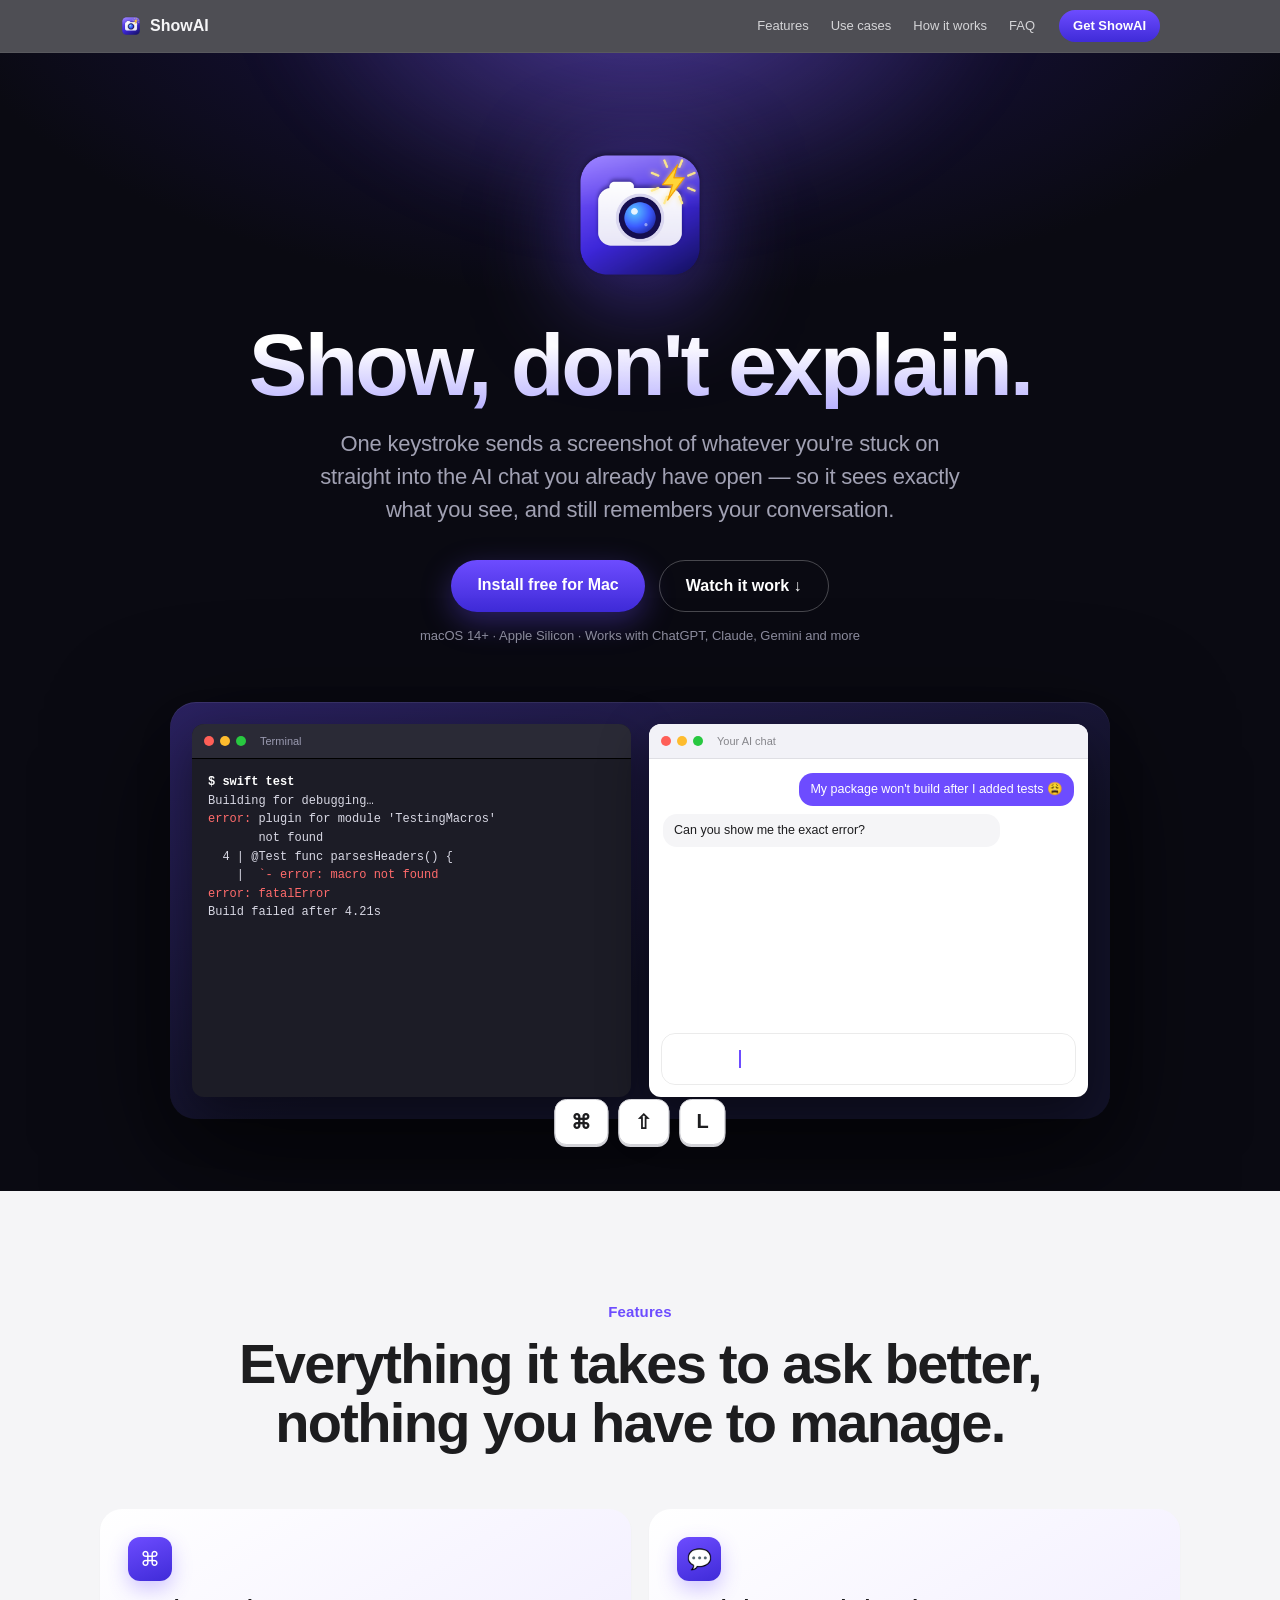
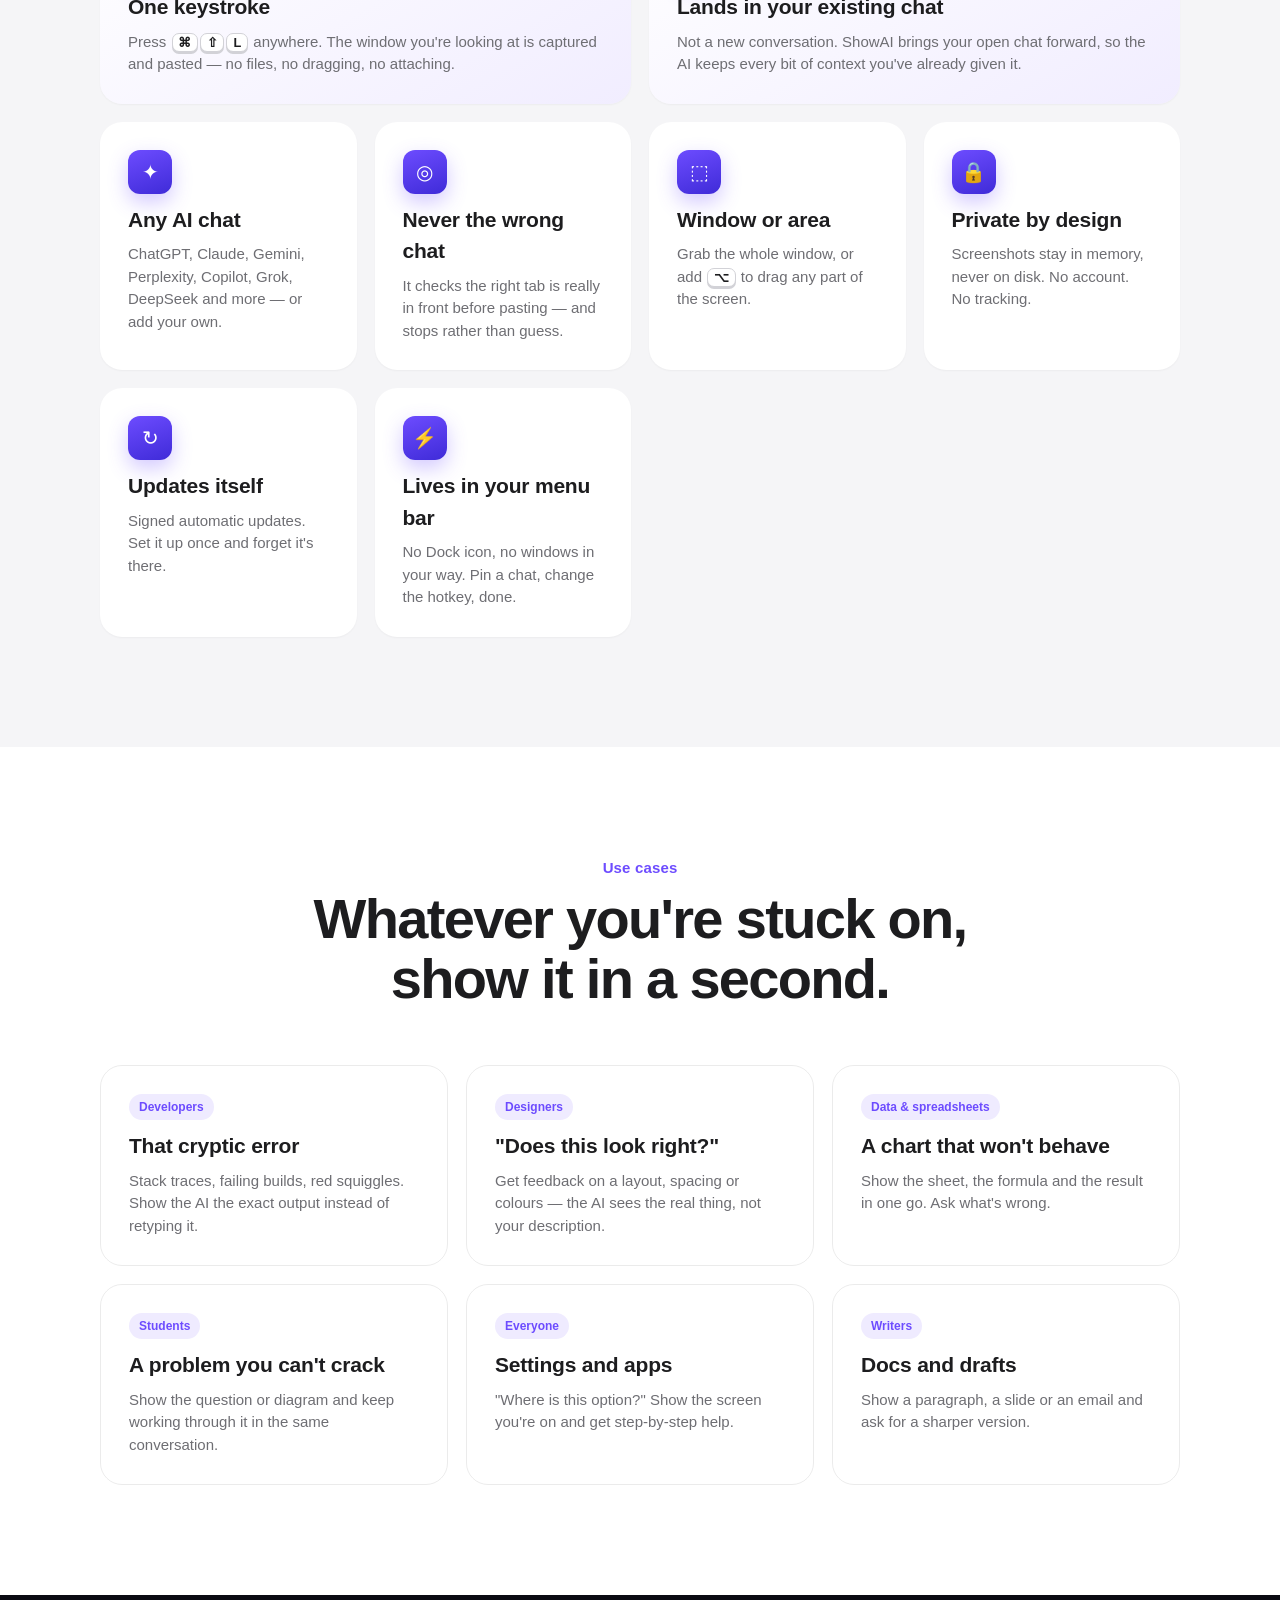
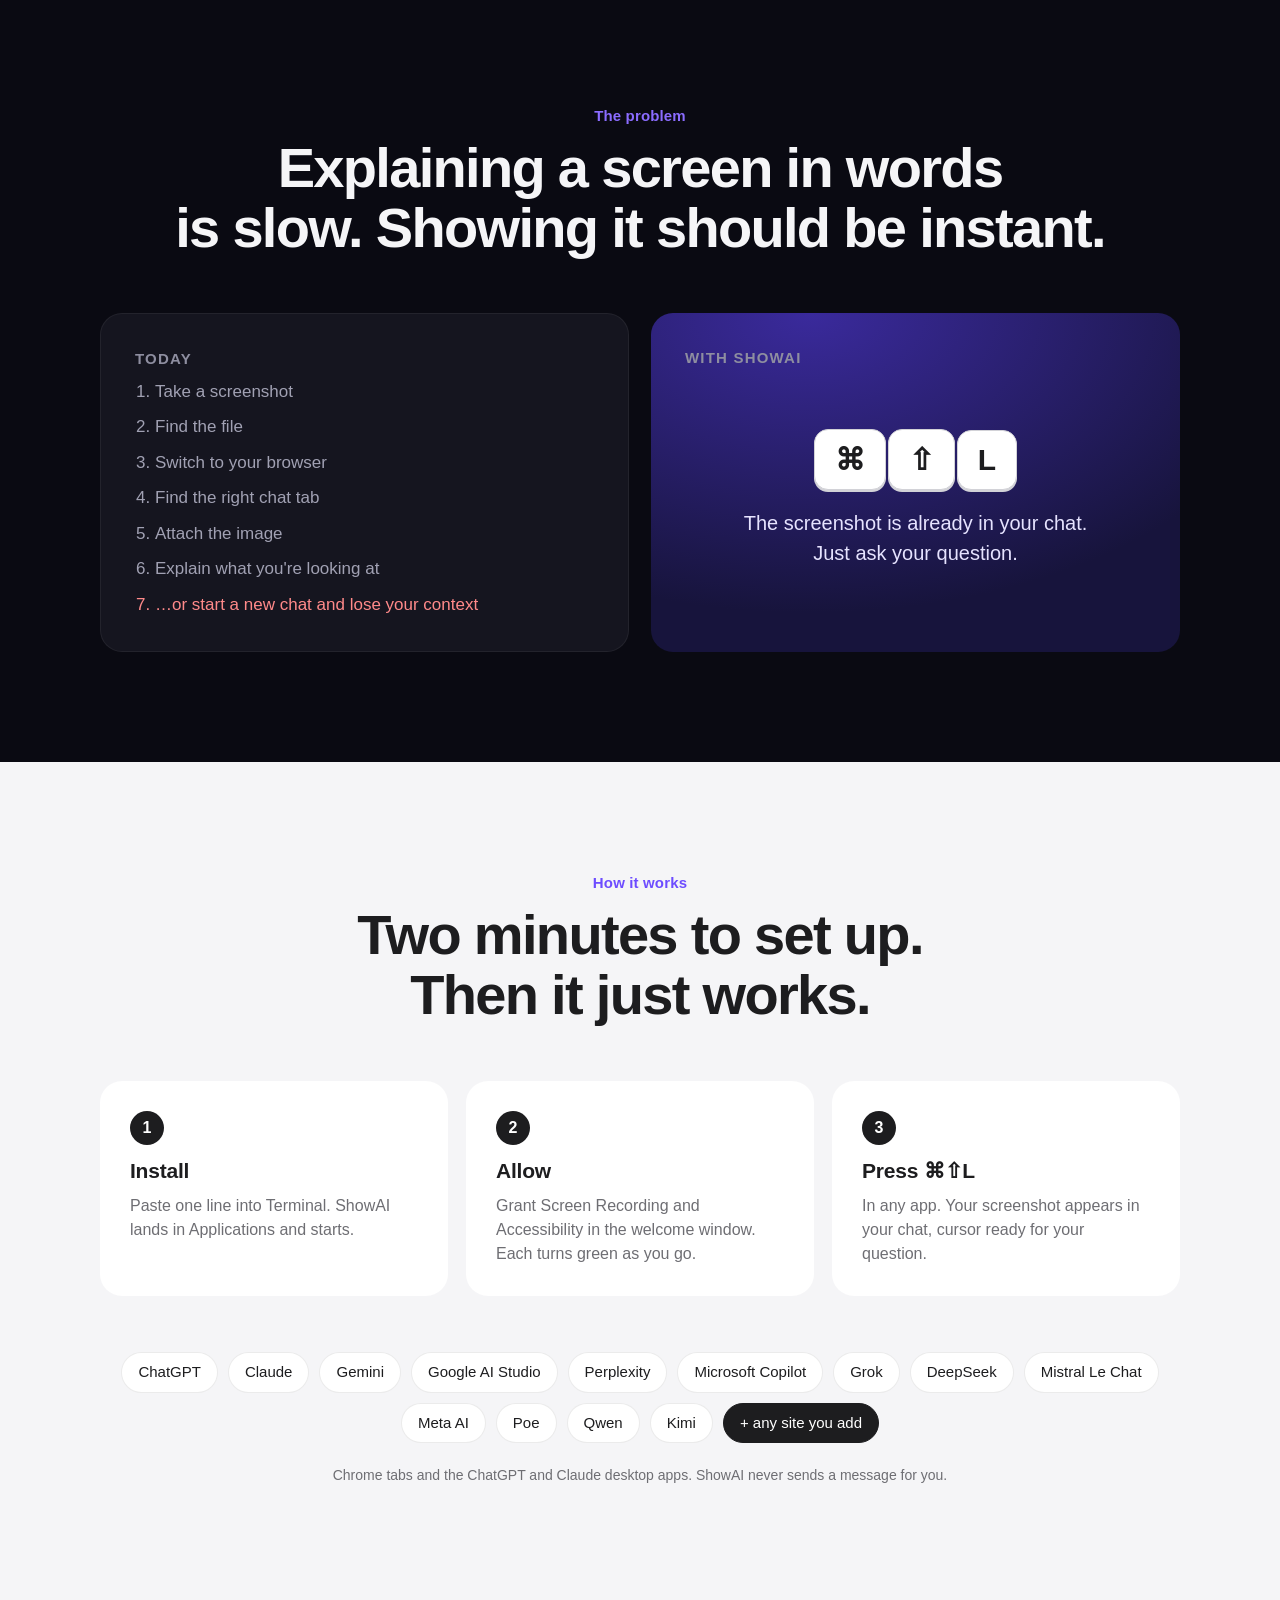
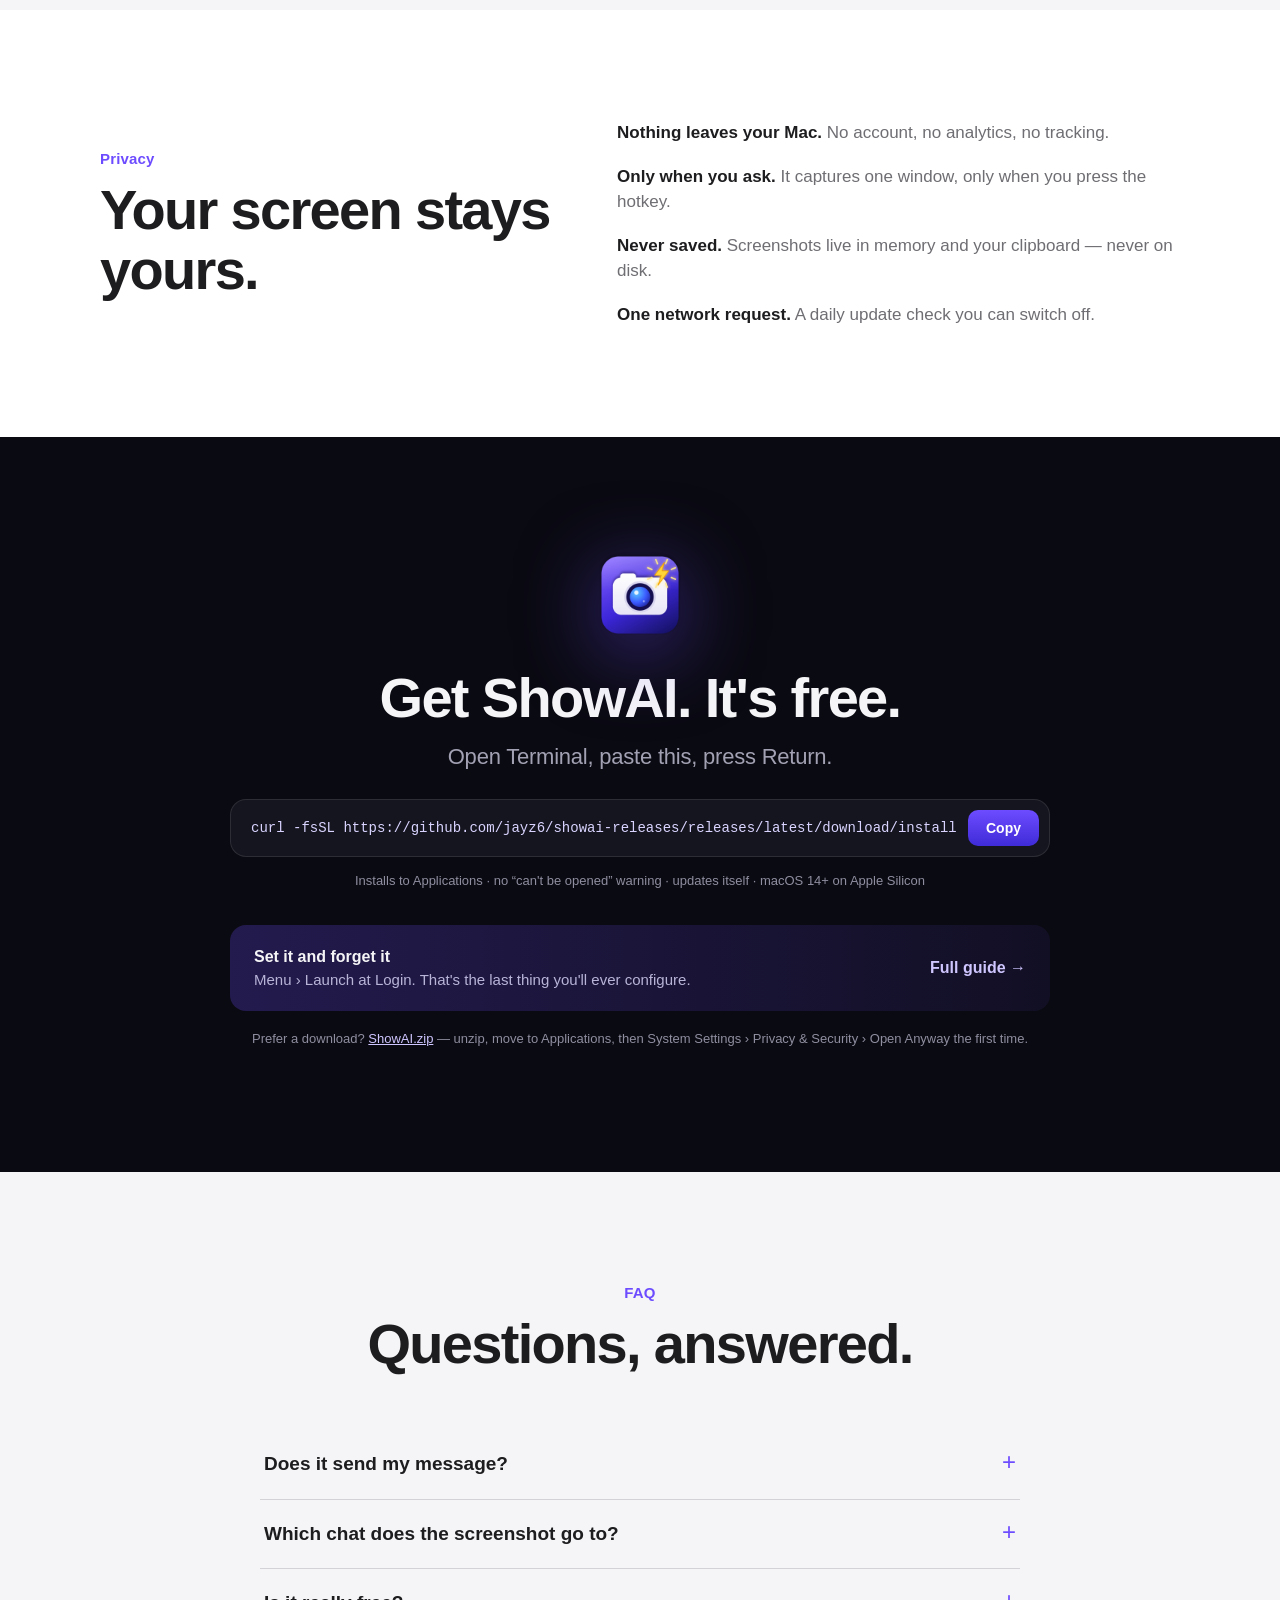
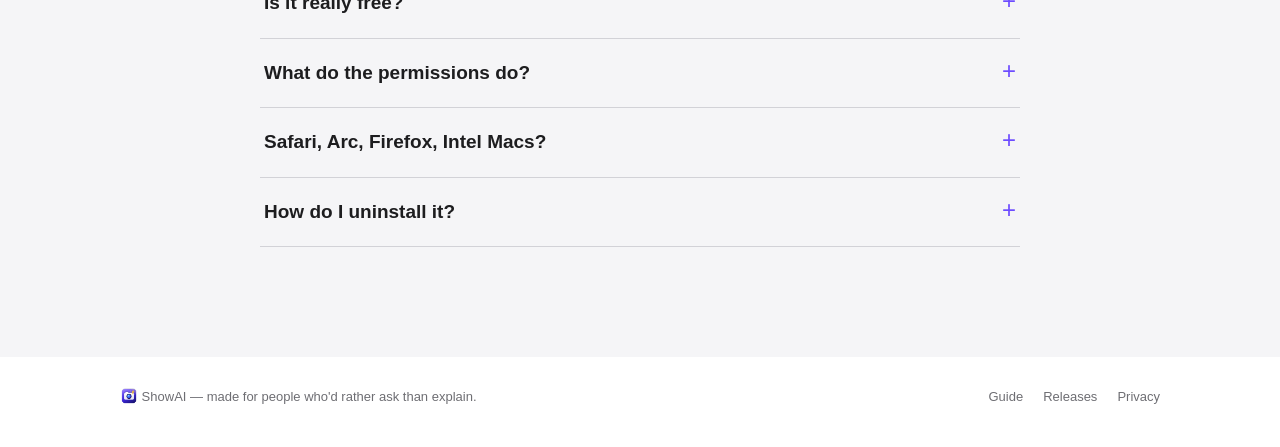
==== index.html @ a5ba1f58 "ShowAI website: Apple-style landing page (features, use cases, problem, how it works, privacy, insta" ====
<!doctype html>
<html lang="en">
<head>
<meta charset="utf-8">
<meta name="viewport" content="width=device-width, initial-scale=1, viewport-fit=cover">
<title>ShowAI — Show your AI what you're stuck on</title>
<meta name="description" content="One keystroke sends a screenshot of whatever you're stuck on into the AI chat you already have open — ChatGPT, Claude, Gemini and more. Free for Mac.">
<meta property="og:title" content="ShowAI — Show, don't explain.">
<meta property="og:description" content="One keystroke sends a screenshot into the AI chat you already have open. Free for Mac.">
<meta property="og:image" content="assets/icon.png">
<meta name="theme-color" content="#0a0a12">
<link rel="icon" href="assets/favicon.png">
<link rel="stylesheet" href="styles.css">
</head>
<body>

<header class="nav">
  <div class="nav-inner">
    <a class="brand" href="#top"><img src="assets/favicon.png" alt="" width="22" height="22"> ShowAI</a>
    <nav class="links">
      <a href="#features">Features</a>
      <a href="#use-cases">Use cases</a>
      <a href="#how">How it works</a>
      <a href="#faq">FAQ</a>
    </nav>
    <a class="btn btn-small" href="#install">Get ShowAI</a>
  </div>
</header>

<main id="top">

<!-- HERO -->
<section class="hero">
  <div class="hero-glow" aria-hidden="true"></div>
  <img class="hero-icon" src="assets/icon.png" alt="ShowAI app icon: a camera with a flash" width="148" height="148">
  <h1>Show, don't explain.</h1>
  <p class="lede">One keystroke sends a screenshot of whatever you're stuck on straight into the AI chat you already have open — so it sees exactly what you see, and still remembers your conversation.</p>
  <div class="cta-row">
    <a class="btn" href="#install">Install free for Mac</a>
    <a class="btn btn-ghost" href="#demo">Watch it work ↓</a>
  </div>
  <p class="fine">macOS 14+ · Apple Silicon · Works with ChatGPT, Claude, Gemini and more</p>

  <!-- Animated product demo, built in HTML/CSS (no video) -->
  <div class="demo" id="demo" role="img" aria-label="Animation: an error in a terminal, the keys Command Shift L are pressed, a screenshot flies into an AI chat, and a question is typed.">
    <div class="desk">
      <div class="win term">
        <div class="bar"><i></i><i></i><i></i><span>Terminal</span></div>
        <pre><b>$ swift test</b>
Building for debugging…
<em>error:</em> plugin for module 'TestingMacros'
       not found
  4 | @Test func parsesHeaders() {
    |  <em>`- error: macro not found</em>
<em>error: fatalError</em>
Build failed after 4.21s</pre>
        <div class="flash"></div>
      </div>
      <div class="win chat">
        <div class="bar"><i></i><i></i><i></i><span>Your AI chat</span></div>
        <div class="msgs">
          <div class="m me">My package won't build after I added tests 😩</div>
          <div class="m">Can you show me the exact error?</div>
          <div class="m me sent"><span class="mini-shot"></span>Why does this fail?</div>
          <div class="m reply">The test target can't load the macro plugin. Add <code>-plugin-path</code>…</div>
        </div>
        <div class="composer">
          <span class="thumb"></span>
          <span class="typed">Why does this fail?</span>
        </div>
      </div>
      <div class="fly"></div>
    </div>
    <div class="keys" aria-hidden="true"><kbd>⌘</kbd><kbd>⇧</kbd><kbd>L</kbd></div>
  </div>
</section>

<!-- FEATURES -->
<section class="section light" id="features">
  <p class="eyebrow">Features</p>
  <h2>Everything it takes to ask better, <br>nothing you have to manage.</h2>
  <div class="features">
    <article class="feature big">
      <div class="f-icon">⌘</div>
      <h3>One keystroke</h3>
      <p>Press <kbd>⌘</kbd><kbd>⇧</kbd><kbd>L</kbd> anywhere. The window you're looking at is captured and pasted — no files, no dragging, no attaching.</p>
    </article>
    <article class="feature big">
      <div class="f-icon">💬</div>
      <h3>Lands in your existing chat</h3>
      <p>Not a new conversation. ShowAI brings your open chat forward, so the AI keeps every bit of context you've already given it.</p>
    </article>
    <article class="feature">
      <div class="f-icon">✦</div>
      <h3>Any AI chat</h3>
      <p>ChatGPT, Claude, Gemini, Perplexity, Copilot, Grok, DeepSeek and more — or add your own.</p>
    </article>
    <article class="feature">
      <div class="f-icon">◎</div>
      <h3>Never the wrong chat</h3>
      <p>It checks the right tab is really in front before pasting — and stops rather than guess.</p>
    </article>
    <article class="feature">
      <div class="f-icon">⬚</div>
      <h3>Window or area</h3>
      <p>Grab the whole window, or add <kbd>⌥</kbd> to drag any part of the screen.</p>
    </article>
    <article class="feature">
      <div class="f-icon">🔒</div>
      <h3>Private by design</h3>
      <p>Screenshots stay in memory, never on disk. No account. No tracking.</p>
    </article>
    <article class="feature">
      <div class="f-icon">↻</div>
      <h3>Updates itself</h3>
      <p>Signed automatic updates. Set it up once and forget it's there.</p>
    </article>
    <article class="feature">
      <div class="f-icon">⚡</div>
      <h3>Lives in your menu bar</h3>
      <p>No Dock icon, no windows in your way. Pin a chat, change the hotkey, done.</p>
    </article>
  </div>
</section>

<!-- USE CASES -->
<section class="section" id="use-cases">
  <p class="eyebrow">Use cases</p>
  <h2>Whatever you're stuck on, <br>show it in a second.</h2>
  <div class="cases">
    <article class="case"><span class="tag">Developers</span><h3>That cryptic error</h3><p>Stack traces, failing builds, red squiggles. Show the AI the exact output instead of retyping it.</p></article>
    <article class="case"><span class="tag">Designers</span><h3>"Does this look right?"</h3><p>Get feedback on a layout, spacing or colours — the AI sees the real thing, not your description.</p></article>
    <article class="case"><span class="tag">Data & spreadsheets</span><h3>A chart that won't behave</h3><p>Show the sheet, the formula and the result in one go. Ask what's wrong.</p></article>
    <article class="case"><span class="tag">Students</span><h3>A problem you can't crack</h3><p>Show the question or diagram and keep working through it in the same conversation.</p></article>
    <article class="case"><span class="tag">Everyone</span><h3>Settings and apps</h3><p>"Where is this option?" Show the screen you're on and get step-by-step help.</p></article>
    <article class="case"><span class="tag">Writers</span><h3>Docs and drafts</h3><p>Show a paragraph, a slide or an email and ask for a sharper version.</p></article>
  </div>
</section>

<!-- PROBLEM -->
<section class="section dark" id="problem">
  <p class="eyebrow">The problem</p>
  <h2>Explaining a screen in words <br>is slow. Showing it should be instant.</h2>
  <div class="compare">
    <div class="col before">
      <h3>Today</h3>
      <ol>
        <li>Take a screenshot</li>
        <li>Find the file</li>
        <li>Switch to your browser</li>
        <li>Find the right chat tab</li>
        <li>Attach the image</li>
        <li>Explain what you're looking at</li>
        <li>…or start a new chat and lose your context</li>
      </ol>
    </div>
    <div class="col after">
      <h3>With ShowAI</h3>
      <div class="one">
        <span class="kbds"><kbd>⌘</kbd><kbd>⇧</kbd><kbd>L</kbd></span>
        <p>The screenshot is already in your chat. <br>Just ask your question.</p>
      </div>
    </div>
  </div>
</section>

<!-- HOW IT WORKS -->
<section class="section light" id="how">
  <p class="eyebrow">How it works</p>
  <h2>Two minutes to set up. <br>Then it just works.</h2>
  <div class="steps">
    <div class="step"><span class="n">1</span><h3>Install</h3><p>Paste one line into Terminal. ShowAI lands in Applications and starts.</p></div>
    <div class="step"><span class="n">2</span><h3>Allow</h3><p>Grant Screen Recording and Accessibility in the welcome window. Each turns green as you go.</p></div>
    <div class="step"><span class="n">3</span><h3>Press ⌘⇧L</h3><p>In any app. Your screenshot appears in your chat, cursor ready for your question.</p></div>
  </div>
  <div class="chips" aria-label="Supported AI chats">
    <span>ChatGPT</span><span>Claude</span><span>Gemini</span><span>Google AI Studio</span><span>Perplexity</span><span>Microsoft Copilot</span><span>Grok</span><span>DeepSeek</span><span>Mistral Le Chat</span><span>Meta AI</span><span>Poe</span><span>Qwen</span><span>Kimi</span><span class="plus">+ any site you add</span>
  </div>
  <p class="note">Chrome tabs and the ChatGPT and Claude desktop apps. ShowAI never sends a message for you.</p>
</section>

<!-- PRIVACY -->
<section class="section" id="privacy">
  <div class="privacy">
    <div>
      <p class="eyebrow">Privacy</p>
      <h2>Your screen stays yours.</h2>
    </div>
    <ul>
      <li><b>Nothing leaves your Mac.</b> No account, no analytics, no tracking.</li>
      <li><b>Only when you ask.</b> It captures one window, only when you press the hotkey.</li>
      <li><b>Never saved.</b> Screenshots live in memory and your clipboard — never on disk.</li>
      <li><b>One network request.</b> A daily update check you can switch off.</li>
    </ul>
  </div>
</section>

<!-- INSTALL -->
<section class="section dark install" id="install">
  <img src="assets/icon.png" alt="" width="96" height="96" class="install-icon">
  <h2>Get ShowAI. It's free.</h2>
  <p class="lede">Open Terminal, paste this, press Return.</p>
  <div class="cmd">
    <code id="cmd">curl -fsSL https://github.com/jayz6/showai-releases/releases/latest/download/install.sh | sh</code>
    <button class="copy" type="button" data-copy="#cmd">Copy</button>
  </div>
  <p class="fine">Installs to Applications · no “can't be opened” warning · updates itself · macOS 14+ on Apple Silicon</p>
  <div class="setforget">
    <div><b>Set it and forget it</b><span>Menu › Launch at Login. That's the last thing you'll ever configure.</span></div>
    <a href="https://github.com/jayz6/showai-releases#readme">Full guide →</a>
  </div>
  <p class="fine alt">Prefer a download? <a href="https://github.com/jayz6/showai-releases/releases/latest/download/ShowAI.zip">ShowAI.zip</a> — unzip, move to Applications, then System Settings › Privacy &amp; Security › Open Anyway the first time.</p>
</section>

<!-- FAQ -->
<section class="section light" id="faq">
  <p class="eyebrow">FAQ</p>
  <h2>Questions, answered.</h2>
  <div class="faq">
    <details><summary>Does it send my message?</summary><p>Never. ShowAI only pastes the image. You type your question and press Enter.</p></details>
    <details><summary>Which chat does the screenshot go to?</summary><p>A chat you pinned in the menu; otherwise the only open chat, or the one you used last. The menu always shows “Sending to: …”.</p></details>
    <details><summary>Is it really free?</summary><p>Yes. A Pro tier for AI agents and privacy controls is planned; the hotkey stays free.</p></details>
    <details><summary>What do the permissions do?</summary><p>Screen Recording takes the screenshot. Accessibility presses ⌘V and brings the chat forward. Chrome control (optional) switches to your chat tab.</p></details>
    <details><summary>Safari, Arc, Firefox, Intel Macs?</summary><p>Not yet — Google Chrome plus the ChatGPT and Claude apps, on Apple Silicon Macs.</p></details>
    <details><summary>How do I uninstall it?</summary><p>Quit it from the menu bar and delete it from Applications. Optionally run <code>defaults delete app.showai.ShowAI</code>.</p></details>
  </div>
</section>

</main>

<footer class="footer">
  <div><img src="assets/favicon.png" alt="" width="18" height="18"> ShowAI — made for people who'd rather ask than explain.</div>
  <div class="f-links"><a href="https://github.com/jayz6/showai-releases#readme">Guide</a><a href="https://github.com/jayz6/showai-releases/releases">Releases</a><a href="#privacy">Privacy</a></div>
</footer>

<script src="script.js" defer></script>
</body>
</html>
---- styles.css ----
/* ShowAI — product page. Apple-style: system type, big headlines, generous space, dark/light rhythm. */
:root {
  --ink: #1d1d1f;
  --muted: #6e6e73;
  --paper: #ffffff;
  --mist: #f5f5f7;
  --night: #0a0a12;
  --night-2: #13132a;
  --violet: #6d4cff;
  --violet-2: #3f2bd8;
  --glow: #8b6cff;
  --flash: #ffd43b;
  --line: rgba(0, 0, 0, 0.08);
  --radius: 22px;
  --font: -apple-system, BlinkMacSystemFont, "SF Pro Display", "Inter", "Segoe UI", Roboto, sans-serif;
  --mono: ui-monospace, "SF Mono", Menlo, monospace;
}
* { box-sizing: border-box; }
html { scroll-behavior: smooth; }
body { margin: 0; font-family: var(--font); color: var(--ink); background: var(--paper); -webkit-font-smoothing: antialiased; line-height: 1.5; }
a { color: inherit; }
img { max-width: 100%; }
kbd { font: 600 0.85em var(--font); display: inline-block; min-width: 1.7em; padding: 0.1em 0.45em; border-radius: 7px; background: #fff; color: var(--ink); border: 1px solid #d2d2d7; box-shadow: 0 2px 0 #d2d2d7; text-align: center; margin: 0 1px; }
code { font-family: var(--mono); font-size: 0.92em; }

/* Nav */
.nav { position: sticky; top: 0; z-index: 50; backdrop-filter: saturate(180%) blur(20px); -webkit-backdrop-filter: saturate(180%) blur(20px); background: rgba(10, 10, 18, 0.72); border-bottom: 1px solid rgba(255, 255, 255, 0.06); }
.nav-inner { max-width: 1080px; margin: 0 auto; padding: 10px max(20px, env(safe-area-inset-left)); display: flex; align-items: center; gap: 24px; color: #f5f5f7; }
.brand { display: flex; align-items: center; gap: 8px; font-weight: 600; text-decoration: none; }
.brand img { border-radius: 5px; }
.links { display: flex; gap: 22px; margin-left: auto; font-size: 13px; }
.links a { text-decoration: none; opacity: 0.8; }
.links a:hover { opacity: 1; }

/* Buttons */
.btn { display: inline-block; padding: 13px 26px; border-radius: 999px; background: linear-gradient(180deg, var(--violet), var(--violet-2)); color: #fff; font-weight: 600; text-decoration: none; box-shadow: 0 10px 30px rgba(109, 76, 255, 0.35); transition: transform .2s, box-shadow .2s; }
.btn:hover { transform: translateY(-1px); box-shadow: 0 14px 36px rgba(109, 76, 255, 0.5); }
.btn-ghost { background: transparent; box-shadow: none; border: 1px solid rgba(255, 255, 255, 0.25); }
.btn-small { padding: 6px 14px; font-size: 13px; box-shadow: none; }

/* Hero */
.hero { position: relative; overflow: hidden; background: radial-gradient(1200px 600px at 50% -10%, #1d1450 0%, var(--night) 60%); color: #f5f5f7; text-align: center; padding: 88px 20px 72px; }
.hero-glow { position: absolute; inset: -30% 20% auto; height: 520px; background: radial-gradient(closest-side, rgba(139, 108, 255, 0.45), transparent); filter: blur(30px); pointer-events: none; }
.hero-icon { position: relative; filter: drop-shadow(0 20px 50px rgba(109, 76, 255, 0.55)); animation: float 6s ease-in-out infinite; }
h1 { font-size: clamp(44px, 8vw, 88px); line-height: 1.02; letter-spacing: -0.035em; margin: 24px 0 18px; font-weight: 700; background: linear-gradient(180deg, #fff 30%, #b9b2ff); -webkit-background-clip: text; background-clip: text; color: transparent; }
.lede { max-width: 640px; margin: 0 auto; font-size: clamp(18px, 2.2vw, 22px); color: #a1a1b3; letter-spacing: -0.01em; }
.cta-row { display: flex; gap: 14px; justify-content: center; flex-wrap: wrap; margin: 34px 0 14px; }
.fine { font-size: 13px; color: #8e8ea0; }
@keyframes float { 50% { transform: translateY(-8px); } }

/* Demo */
.demo { position: relative; max-width: 940px; margin: 56px auto 0; }
.desk { position: relative; display: grid; grid-template-columns: 1fr 1fr; gap: 18px; padding: 22px; border-radius: 26px; background: linear-gradient(160deg, #2a2160, #121228 60%); box-shadow: 0 40px 120px rgba(0, 0, 0, 0.6), inset 0 1px 0 rgba(255, 255, 255, 0.08); text-align: left; }
.win { position: relative; border-radius: 12px; overflow: hidden; background: #fff; box-shadow: 0 18px 50px rgba(0, 0, 0, 0.45); min-height: 300px; }
.bar { display: flex; align-items: center; gap: 6px; padding: 9px 12px; font-size: 11px; color: #86868b; background: #f2f2f7; border-bottom: 1px solid var(--line); }
.bar i { width: 10px; height: 10px; border-radius: 50%; background: #ff5f57; }
.bar i:nth-child(2) { background: #febc2e; } .bar i:nth-child(3) { background: #28c840; }
.bar span { margin-left: 8px; }
.term { background: #1c1c26; }
.term .bar { background: #2a2a36; color: #9a9ab0; border-color: #000; }
.term pre { margin: 0; padding: 14px 16px; font: 12px/1.55 var(--mono); color: #d8d8e4; white-space: pre-wrap; }
.term pre b { color: #fff; } .term pre em { font-style: normal; color: #ff6b6b; }
.flash { position: absolute; inset: 0; background: #fff; opacity: 0; animation: flash 9s infinite; }
.chat { display: flex; flex-direction: column; color: var(--ink); }
.msgs { flex: 1; display: flex; flex-direction: column; gap: 8px; padding: 14px; font-size: 12.5px; }
.m { max-width: 82%; padding: 7px 11px; border-radius: 14px; background: var(--mist); }
.m.me { align-self: flex-end; background: var(--violet); color: #fff; }
.m.sent, .m.reply { opacity: 0; transform: translateY(6px); }
.m.sent { animation: sent 9s infinite; display: flex; flex-direction: column; gap: 6px; }
.m.reply { animation: reply 9s infinite; }
.mini-shot { width: 120px; height: 66px; border-radius: 8px; background: linear-gradient(#2a2a36 0 14%, #1c1c26 14%); box-shadow: inset 0 0 0 1px rgba(255,255,255,.15); position: relative; }
.mini-shot::after { content: ""; position: absolute; left: 10px; right: 30px; top: 22px; height: 3px; background: #ff6b6b; box-shadow: 0 9px 0 #8a8aa0, 0 18px 0 #8a8aa0, 0 27px 0 #ff6b6b; border-radius: 2px; }
.composer { display: flex; align-items: center; gap: 10px; margin: 0 12px 12px; padding: 9px 11px; border-radius: 14px; border: 1px solid var(--line); min-height: 52px; font-size: 12.5px; }
.thumb { width: 56px; height: 32px; border-radius: 6px; background: linear-gradient(#2a2a36 0 18%, #1c1c26 18%); box-shadow: inset 0 0 0 1px rgba(0,0,0,.1); opacity: 0; transform: scale(.6); animation: thumb 9s infinite; flex: none; }
.typed { color: var(--ink); white-space: nowrap; overflow: hidden; width: 0; animation: type 9s infinite steps(20); border-right: 2px solid var(--violet); }
.fly { position: absolute; left: 22px; top: 22px; width: calc(50% - 31px); height: 300px; border-radius: 12px; border: 2px solid rgba(255, 255, 255, 0.9); opacity: 0; pointer-events: none; animation: fly 9s infinite cubic-bezier(.6, 0, .3, 1); }
.keys { position: absolute; left: 50%; bottom: -26px; transform: translateX(-50%); display: flex; gap: 8px; }
.keys kbd { font-size: 20px; padding: 10px 16px; border-radius: 12px; animation: press 9s infinite; }
@keyframes press { 0%, 12% { transform: none; box-shadow: 0 4px 0 #d2d2d7; } 14%, 17% { transform: translateY(3px); box-shadow: 0 1px 0 #d2d2d7; background: #eceaff; } 19%, 100% { transform: none; } }
@keyframes flash { 0%, 16% { opacity: 0; } 18% { opacity: .85; } 24%, 100% { opacity: 0; } }
@keyframes fly { 0%, 20% { opacity: 0; transform: none; } 22% { opacity: 1; transform: none; } 34% { opacity: 1; transform: translate(calc(100% + 30px), 220px) scale(.18); } 36%, 100% { opacity: 0; transform: translate(calc(100% + 30px), 220px) scale(.18); } }
@keyframes thumb { 0%, 34% { opacity: 0; transform: scale(.6); } 38%, 70% { opacity: 1; transform: none; } 72%, 100% { opacity: 0; transform: scale(.9); } }
@keyframes type { 0%, 40% { width: 0; } 62%, 70% { width: 9.5em; } 72%, 100% { width: 0; border-color: transparent; } }
@keyframes sent { 0%, 71% { opacity: 0; transform: translateY(6px); } 74%, 96% { opacity: 1; transform: none; } 100% { opacity: 0; } }
@keyframes reply { 0%, 80% { opacity: 0; transform: translateY(6px); } 84%, 96% { opacity: 1; transform: none; } 100% { opacity: 0; } }

/* Sections */
.section { padding: 110px 20px; text-align: center; }
.section > * { max-width: 1080px; margin-left: auto; margin-right: auto; }
.light { background: var(--mist); }
.dark { background: var(--night); color: #f5f5f7; }
.eyebrow { font-size: 15px; font-weight: 600; color: var(--violet); letter-spacing: .01em; margin: 0 auto 10px; }
.dark .eyebrow { color: var(--glow); }
h2 { font-size: clamp(32px, 5vw, 56px); line-height: 1.07; letter-spacing: -0.03em; margin: 0 auto 56px; font-weight: 700; }
h3 { font-size: 21px; letter-spacing: -0.01em; margin: 10px 0 8px; }

/* Features */
.features { display: grid; grid-template-columns: repeat(4, 1fr); gap: 18px; text-align: left; }
.feature { background: var(--paper); border-radius: var(--radius); padding: 28px; box-shadow: 0 1px 2px rgba(0,0,0,.04); transition: transform .3s, box-shadow .3s; }
.feature:hover { transform: translateY(-4px); box-shadow: 0 20px 40px rgba(0,0,0,.08); }
.feature.big { grid-column: span 2; background: linear-gradient(150deg, #fff, #f1edff); }
.feature p { color: var(--muted); margin: 0; font-size: 15px; }
.f-icon { width: 44px; height: 44px; display: grid; place-items: center; border-radius: 12px; background: linear-gradient(160deg, var(--violet), var(--violet-2)); color: #fff; font-size: 20px; box-shadow: 0 8px 20px rgba(109, 76, 255, .3); }

/* Use cases */
.cases { display: grid; grid-template-columns: repeat(3, 1fr); gap: 18px; text-align: left; }
.case { border: 1px solid var(--line); border-radius: var(--radius); padding: 28px; transition: border-color .3s, transform .3s; }
.case:hover { border-color: rgba(109, 76, 255, .4); transform: translateY(-3px); }
.case p { color: var(--muted); margin: 0; font-size: 15px; }
.tag { display: inline-block; font-size: 12px; font-weight: 600; color: var(--violet); background: #efebff; padding: 4px 10px; border-radius: 999px; }

/* Problem */
.compare { display: grid; grid-template-columns: 1fr 1fr; gap: 22px; text-align: left; }
.col { border-radius: var(--radius); padding: 34px; }
.before { background: #15151f; border: 1px solid rgba(255,255,255,.06); }
.before ol { margin: 0; padding-left: 20px; color: #a1a1b3; display: grid; gap: 10px; font-size: 17px; }
.before li:last-child { color: #ff8a8a; }
.after { background: radial-gradient(500px 300px at 30% 0%, #3a2a9c, #17143c); display: flex; flex-direction: column; }
.one { flex: 1; display: grid; place-content: center; text-align: center; gap: 18px; }
.one .kbds kbd { font-size: 30px; padding: 12px 20px; border-radius: 14px; }
.one p { margin: 0; font-size: 20px; color: #e6e3ff; }
.col h3 { margin-top: 0; font-size: 15px; text-transform: uppercase; letter-spacing: .08em; color: #8e8ea0; }

/* Steps */
.steps { display: grid; grid-template-columns: repeat(3, 1fr); gap: 18px; text-align: left; margin-bottom: 56px; }
.step { background: var(--paper); border-radius: var(--radius); padding: 30px; }
.step p { color: var(--muted); margin: 0; }
.n { display: inline-grid; place-items: center; width: 34px; height: 34px; border-radius: 50%; background: var(--ink); color: #fff; font-weight: 700; }
.chips { display: flex; flex-wrap: wrap; justify-content: center; gap: 10px; }
.chips span { padding: 8px 16px; border-radius: 999px; background: var(--paper); border: 1px solid var(--line); font-size: 15px; font-weight: 500; }
.chips .plus { background: var(--ink); color: #fff; border-color: var(--ink); }
.note { color: var(--muted); font-size: 14px; margin-top: 22px; }

/* Privacy */
.privacy { display: grid; grid-template-columns: 1fr 1.2fr; gap: 48px; align-items: center; text-align: left; }
.privacy h2, .privacy .eyebrow { margin-left: 0; margin-right: 0; }
.privacy h2 { margin-bottom: 0; }
.privacy ul { list-style: none; margin: 0; padding: 0; display: grid; gap: 18px; font-size: 17px; color: var(--muted); }
.privacy b { color: var(--ink); }

/* Install */
.install-icon { filter: drop-shadow(0 16px 40px rgba(109, 76, 255, .5)); }
.install h2 { margin: 18px auto 12px; }
.install .lede { margin-bottom: 26px; }
.cmd { display: flex; align-items: center; gap: 10px; max-width: 820px; margin: 0 auto 14px; padding: 10px 10px 10px 20px; border-radius: 16px; background: #15151f; border: 1px solid rgba(255,255,255,.1); text-align: left; }
.cmd code { flex: 1; overflow-x: auto; white-space: nowrap; color: #d8d4ff; font-size: 14px; padding: 6px 0; }
.copy { flex: none; border: 0; border-radius: 10px; padding: 10px 18px; font: 600 14px var(--font); color: #fff; background: linear-gradient(180deg, var(--violet), var(--violet-2)); cursor: pointer; }
.copy:focus-visible, .btn:focus-visible, summary:focus-visible { outline: 3px solid var(--glow); outline-offset: 3px; }
.setforget { display: flex; align-items: center; justify-content: space-between; gap: 20px; max-width: 820px; margin: 34px auto 18px; padding: 20px 24px; border-radius: 16px; background: linear-gradient(90deg, rgba(109,76,255,.25), rgba(109,76,255,.08)); text-align: left; }
.setforget span { display: block; color: #b8b4d8; font-size: 15px; }
.setforget a { white-space: nowrap; font-weight: 600; color: #cfc6ff; text-decoration: none; }
.alt a { color: #cfc6ff; }

/* FAQ */
.faq { max-width: 760px; text-align: left; }
.faq details { border-bottom: 1px solid #d2d2d7; padding: 20px 4px; }
.faq summary { cursor: pointer; font-size: 19px; font-weight: 600; list-style: none; display: flex; justify-content: space-between; }
.faq summary::after { content: "+"; color: var(--violet); font-weight: 400; font-size: 24px; line-height: 1; transition: transform .2s; }
.faq details[open] summary::after { transform: rotate(45deg); }
.faq p { color: var(--muted); margin: 12px 0 0; }

/* Footer */
.footer { display: flex; justify-content: space-between; flex-wrap: wrap; gap: 14px; max-width: 1080px; margin: 0 auto; padding: 30px 20px 40px; font-size: 13px; color: var(--muted); }
.footer img { vertical-align: -4px; border-radius: 4px; }
.f-links { display: flex; gap: 20px; }
.f-links a { text-decoration: none; }

/* Reveal on scroll (content is visible without JS) */
.js .reveal { opacity: 0; transform: translateY(24px); transition: opacity .8s ease, transform .8s ease; }
.js .reveal.in { opacity: 1; transform: none; }

/* Responsive */
@media (max-width: 900px) {
  .features { grid-template-columns: repeat(2, 1fr); }
  .cases, .steps { grid-template-columns: 1fr 1fr; }
  .privacy { grid-template-columns: 1fr; }
}
@media (max-width: 640px) {
  .links { display: none; }
  .nav-inner .btn-small { margin-left: auto; }
  .desk { grid-template-columns: 1fr; }
  .win.term { display: none; }
  .fly { display: none; }
  .features, .cases, .steps, .compare { grid-template-columns: 1fr; }
  .feature.big { grid-column: auto; }
  .section { padding: 80px 18px; }
  .setforget { flex-direction: column; align-items: flex-start; }
  h2 br { display: none; }
}
@media (prefers-reduced-motion: reduce) {
  *, *::before, *::after { animation: none !important; transition: none !important; }
  .typed { width: auto; border: 0; } .thumb { opacity: 1; transform: none; } .m.sent, .m.reply { opacity: 1; transform: none; }
}
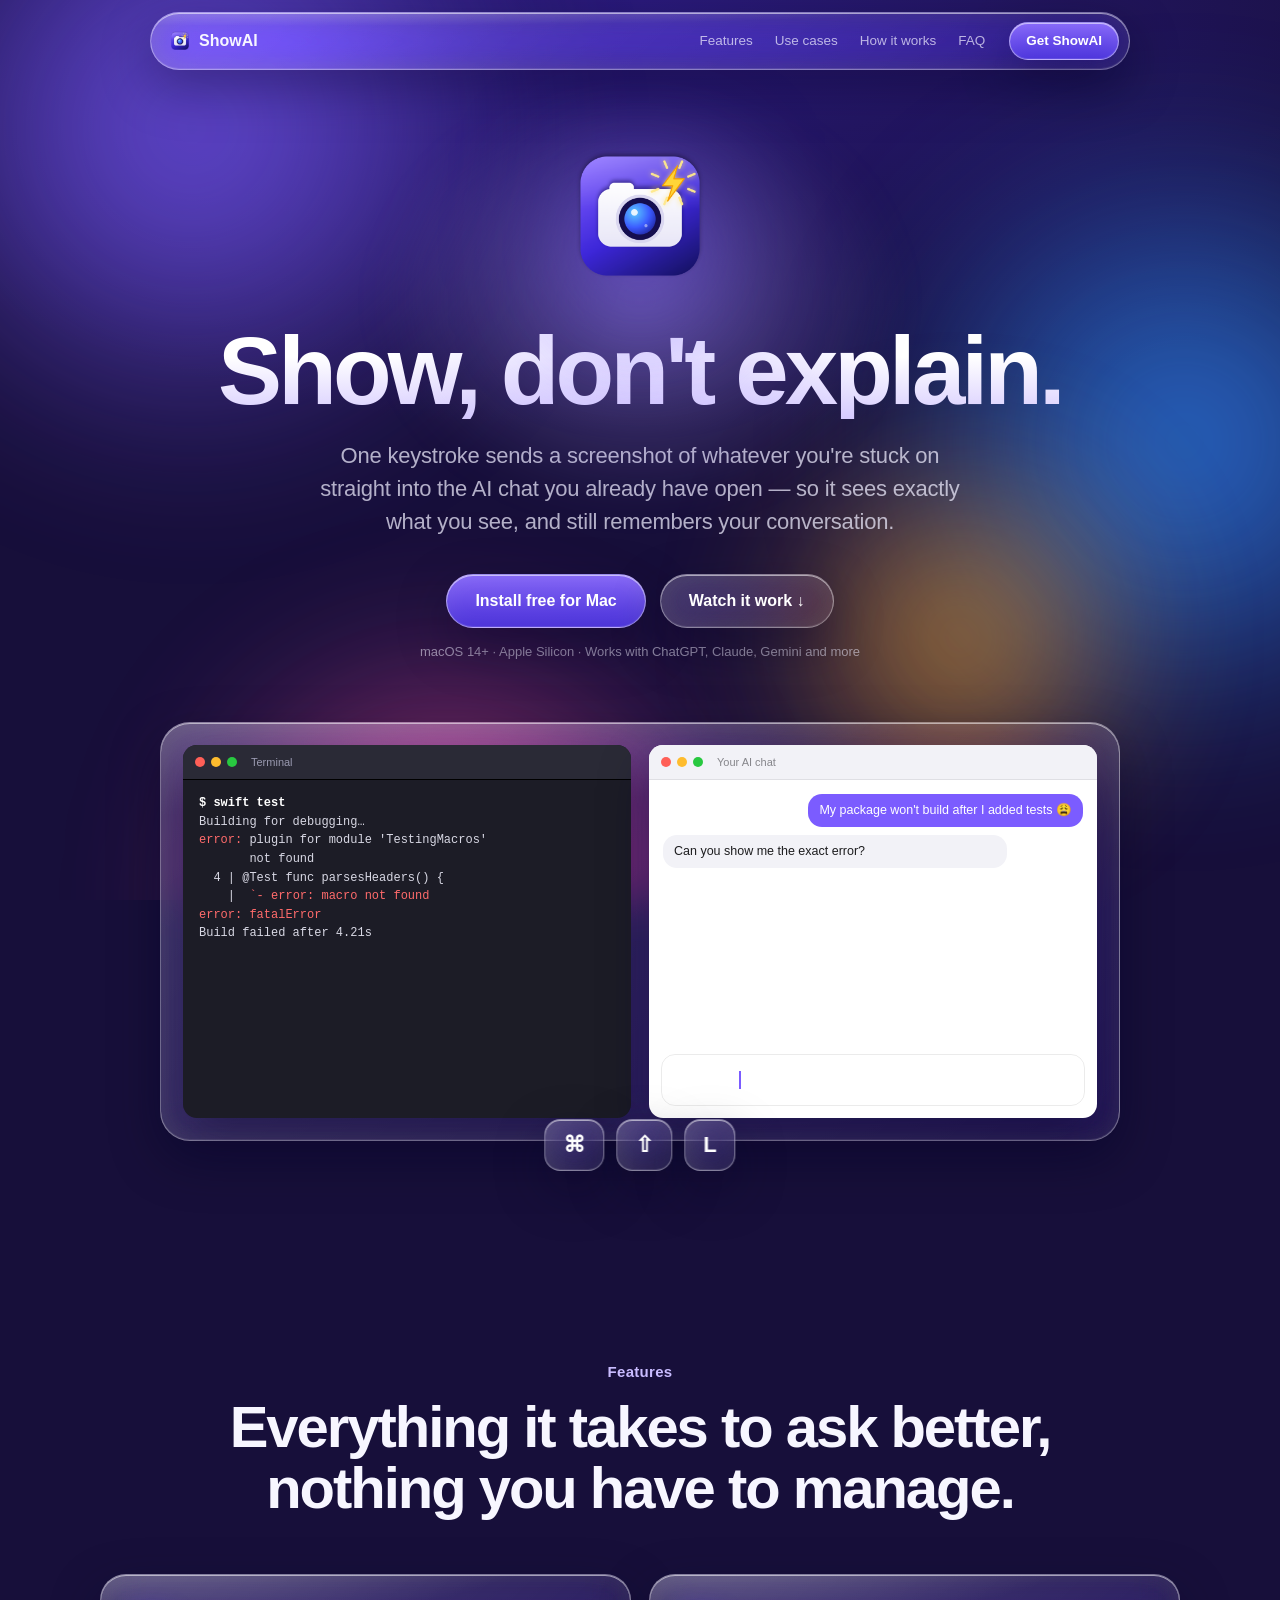
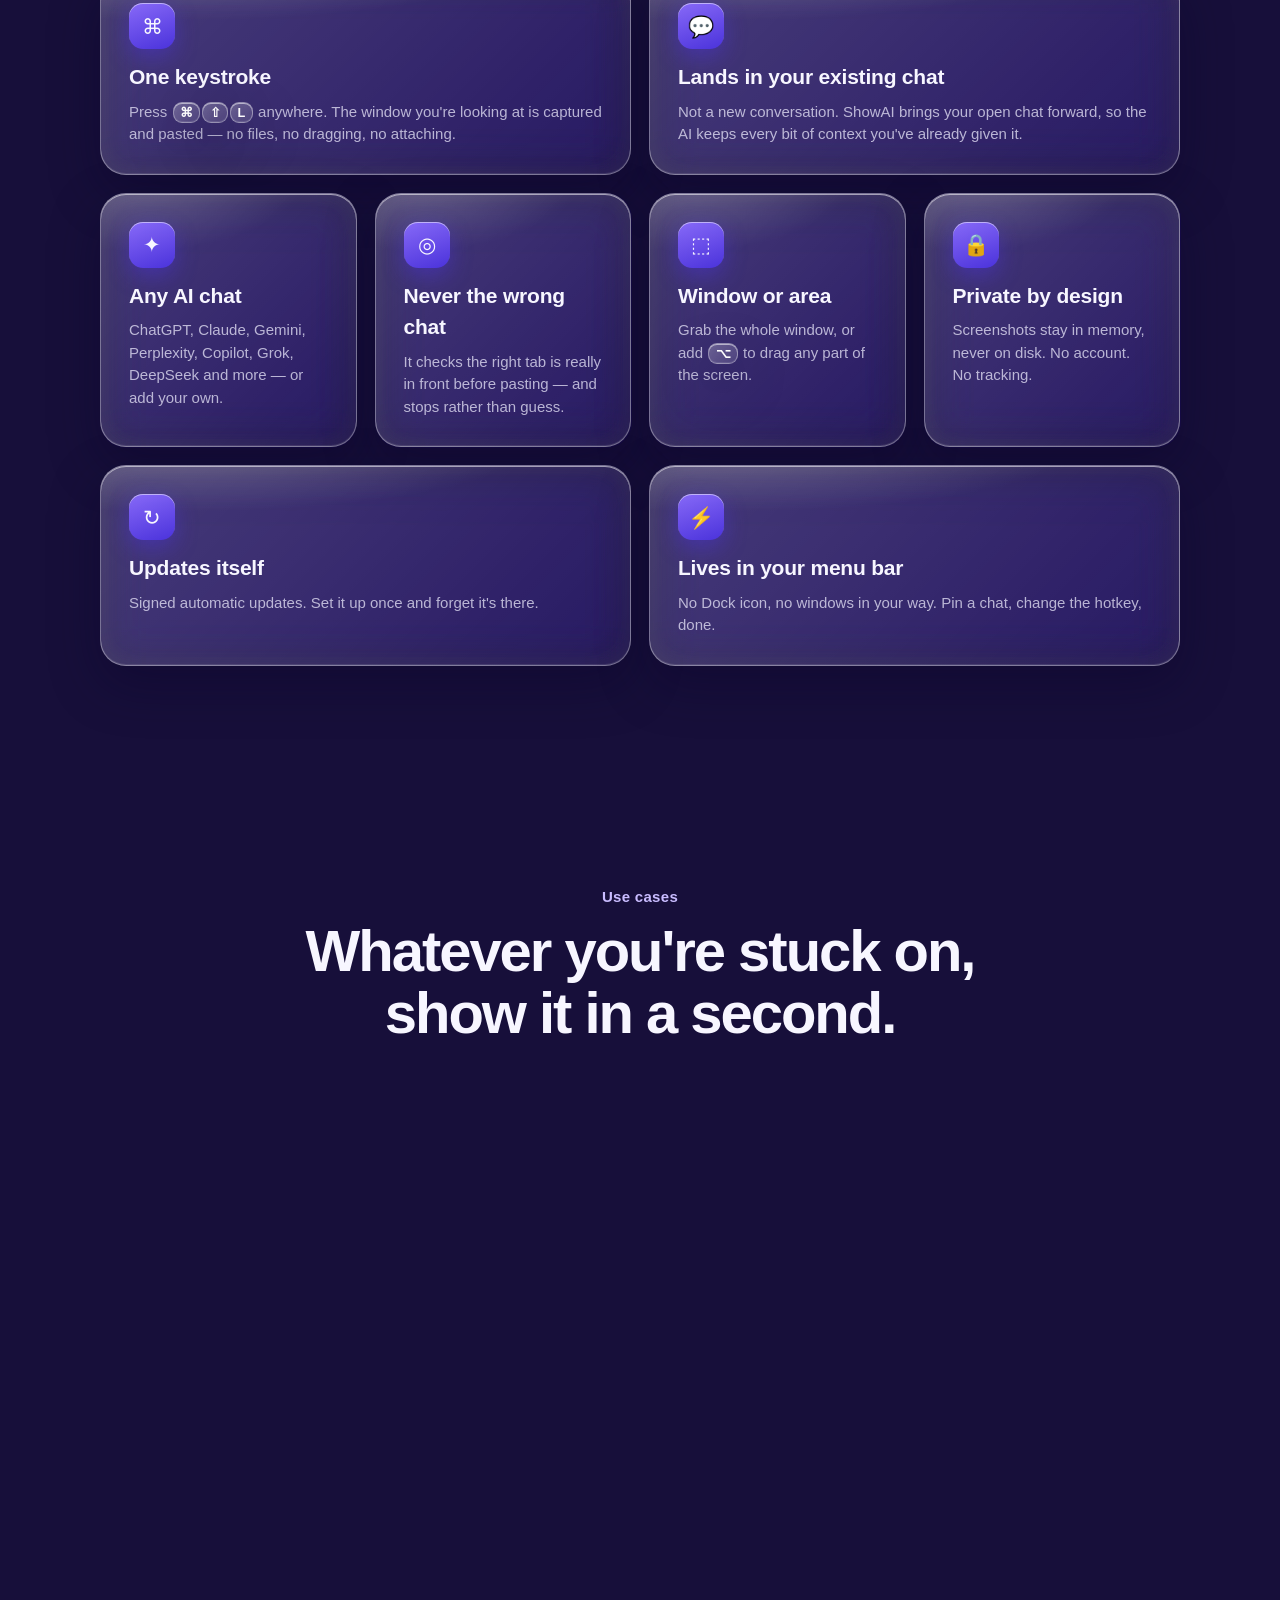
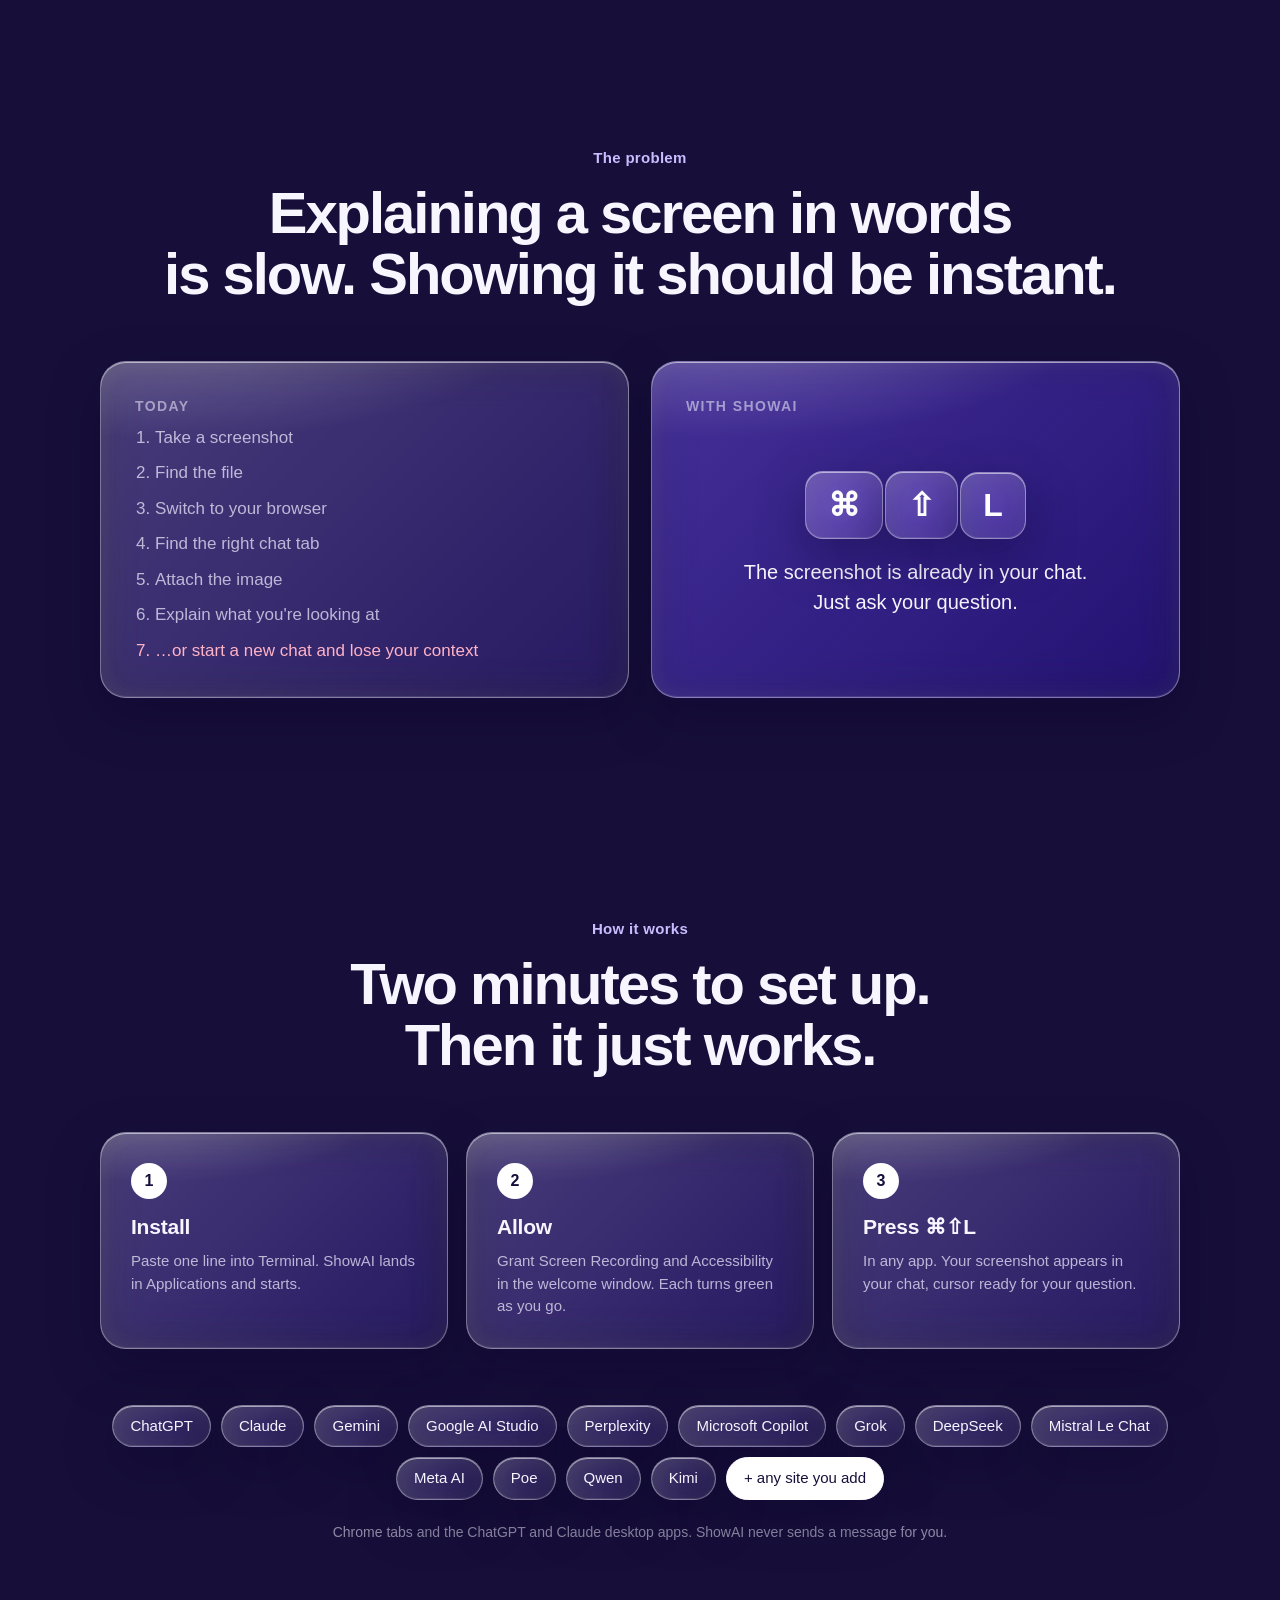
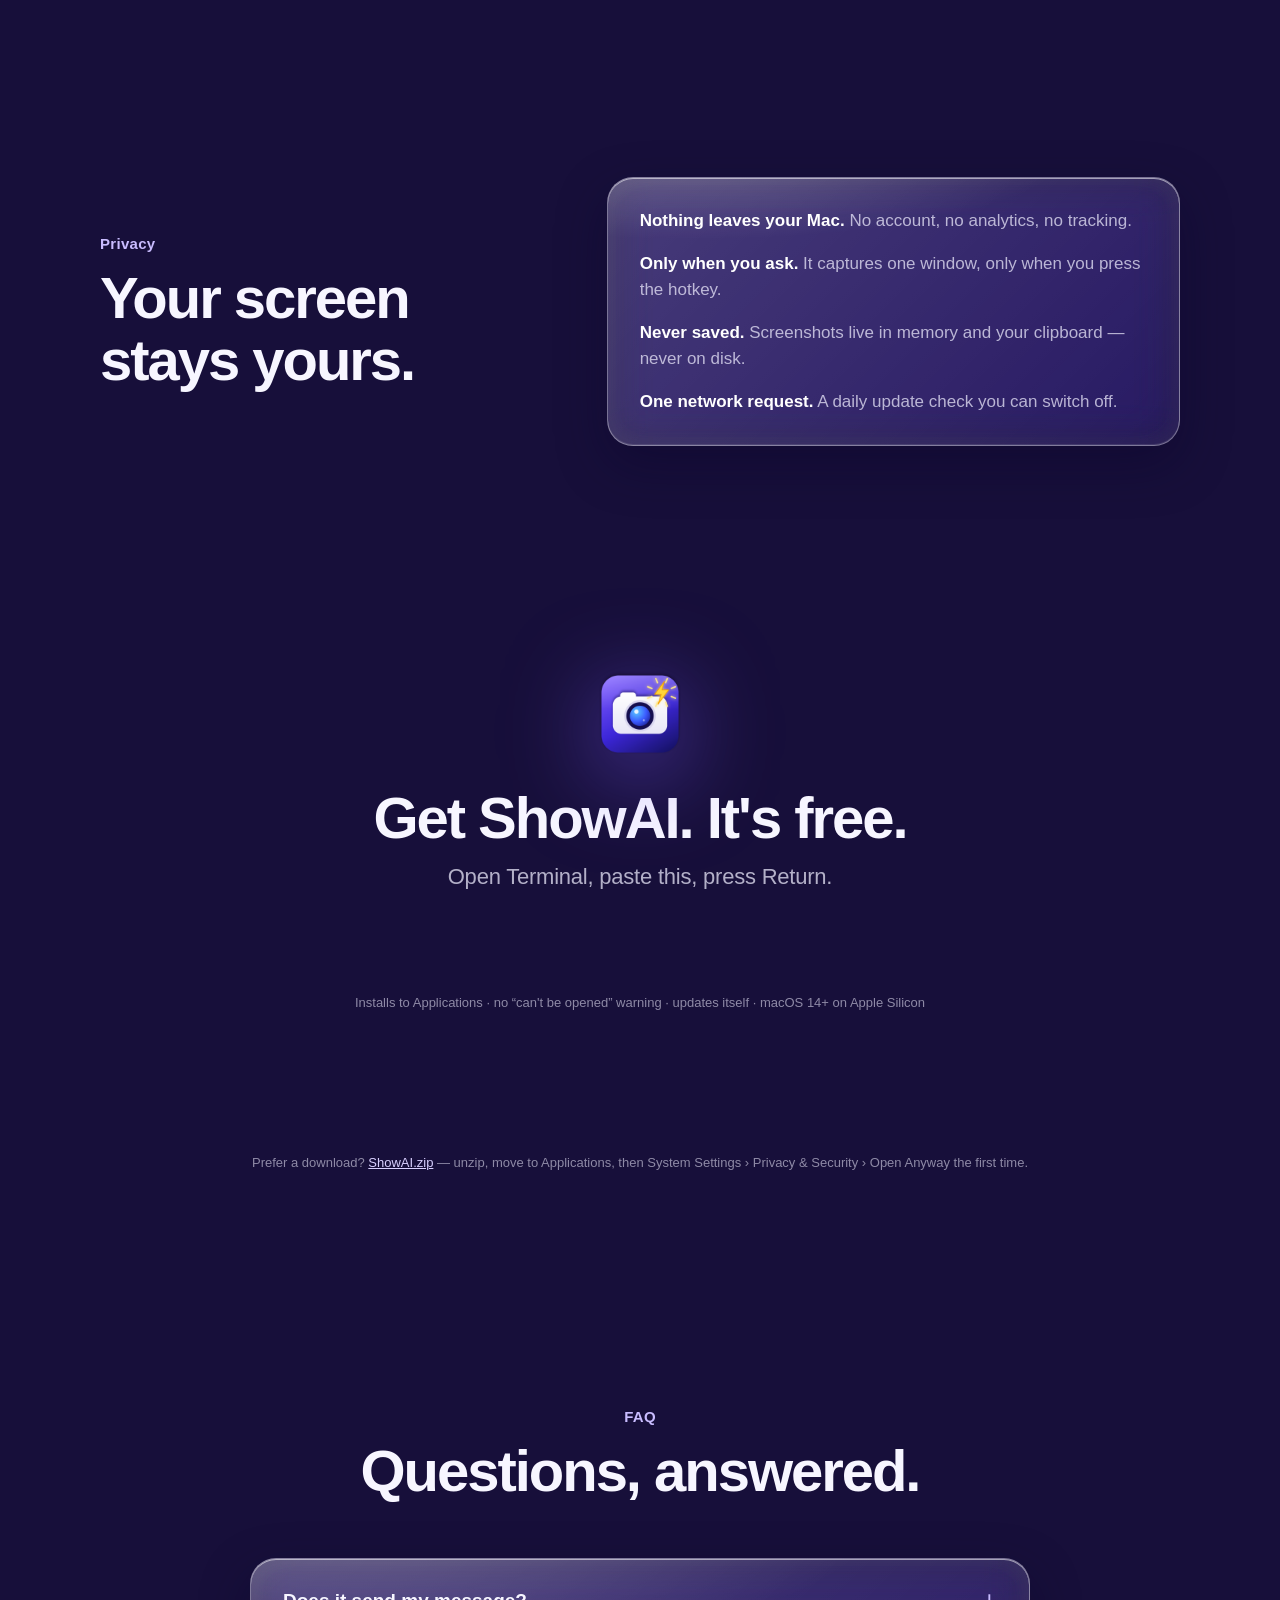
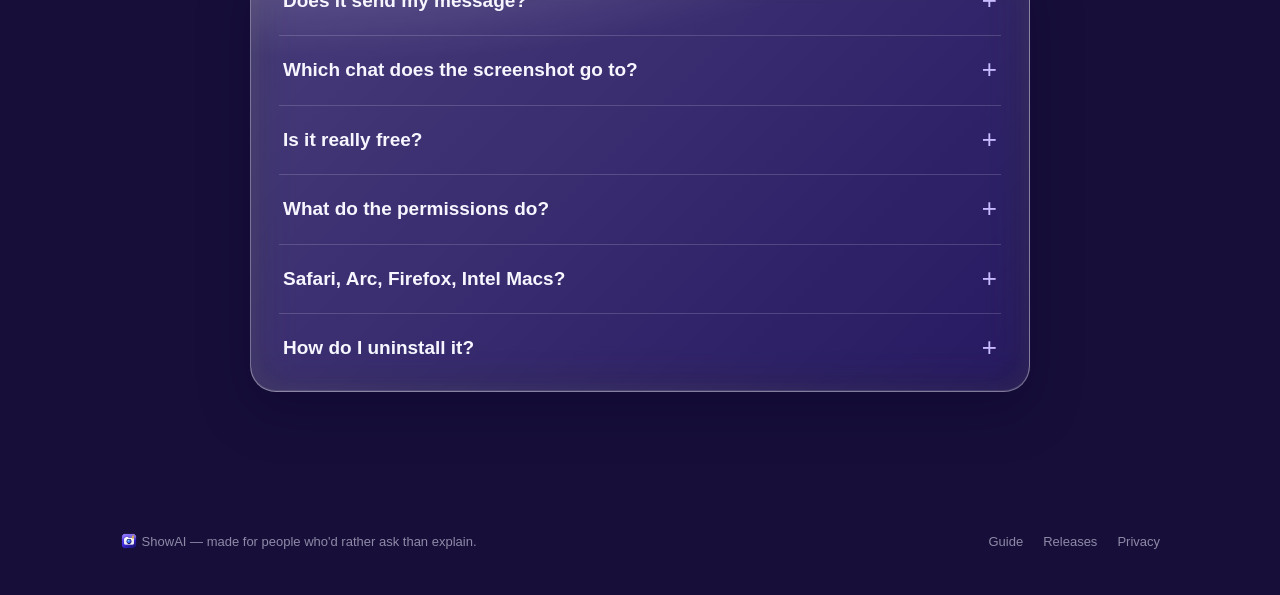
==== commit df659004: "Liquid Glass redesign: aurora content layer, glass nav/buttons/keycaps/panels, accessibility fallbac" ====
--- a/index.html
+++ b/index.html
@@ -8,11 +8,12 @@
 <meta property="og:title" content="ShowAI — Show, don't explain.">
 <meta property="og:description" content="One keystroke sends a screenshot into the AI chat you already have open. Free for Mac.">
 <meta property="og:image" content="assets/icon.png">
-<meta name="theme-color" content="#0a0a12">
+<meta name="theme-color" content="#1a1240">
 <link rel="icon" href="assets/favicon.png">
 <link rel="stylesheet" href="styles.css">
 </head>
 <body>
+<div class="aurora" aria-hidden="true"><span class="a1"></span><span class="a2"></span><span class="a3"></span><span class="a4"></span></div>
 
 <header class="nav">
   <div class="nav-inner">
@@ -110,12 +111,12 @@
       <h3>Private by design</h3>
       <p>Screenshots stay in memory, never on disk. No account. No tracking.</p>
     </article>
-    <article class="feature">
+    <article class="feature big">
       <div class="f-icon">↻</div>
       <h3>Updates itself</h3>
       <p>Signed automatic updates. Set it up once and forget it's there.</p>
     </article>
-    <article class="feature">
+    <article class="feature big">
       <div class="f-icon">⚡</div>
       <h3>Lives in your menu bar</h3>
       <p>No Dock icon, no windows in your way. Pin a chat, change the hotkey, done.</p>
--- a/styles.css
+++ b/styles.css
@@ -1,58 +1,101 @@
-/* ShowAI — product page. Apple-style: system type, big headlines, generous space, dark/light rhythm. */
+/* ShowAI — product page in a Liquid Glass style (web translation).
+   Rules followed (from Apple's Liquid Glass guidance):
+   - Glass is the functional layer (nav, buttons, keycaps, chips, floating panels) above content.
+   - Glass needs colourful content behind it: a vivid aurora runs edge-to-edge under the whole page.
+   - No glass on glass; one glass layer per region. Content (text, demo windows) stays solid.
+   - Respects Reduce Transparency, Increase Contrast and Reduce Motion. */
 :root {
-  --ink: #1d1d1f;
-  --muted: #6e6e73;
-  --paper: #ffffff;
-  --mist: #f5f5f7;
-  --night: #0a0a12;
-  --night-2: #13132a;
-  --violet: #6d4cff;
-  --violet-2: #3f2bd8;
-  --glow: #8b6cff;
-  --flash: #ffd43b;
-  --line: rgba(0, 0, 0, 0.08);
-  --radius: 22px;
+  --text: #f7f6ff;
+  --muted: rgba(240, 238, 255, 0.72);
+  --faint: rgba(240, 238, 255, 0.55);
+  --base: #170f3a;              /* deep indigo, never pure black */
+  --violet: #7b5cff;
+  --violet-2: #4b33e0;
+  --radius: 26px;
   --font: -apple-system, BlinkMacSystemFont, "SF Pro Display", "Inter", "Segoe UI", Roboto, sans-serif;
   --mono: ui-monospace, "SF Mono", Menlo, monospace;
-}
+
+  /* The glass material */
+  --glass-bg: linear-gradient(135deg, rgba(255, 255, 255, 0.20), rgba(255, 255, 255, 0.06));
+  --glass-blur: blur(22px) saturate(180%);
+  --glass-edge: rgba(255, 255, 255, 0.38);
+  --glass-shadow:
+    inset 0 1px 0 rgba(255, 255, 255, 0.55),
+    inset 0 -1px 0 rgba(255, 255, 255, 0.10),
+    inset 0 0 22px rgba(255, 255, 255, 0.06),
+    0 18px 50px rgba(10, 4, 40, 0.35);
+}
+
 * { box-sizing: border-box; }
-html { scroll-behavior: smooth; }
-body { margin: 0; font-family: var(--font); color: var(--ink); background: var(--paper); -webkit-font-smoothing: antialiased; line-height: 1.5; }
+html { scroll-behavior: smooth; background: var(--base); }
+body { margin: 0; font-family: var(--font); color: var(--text); background: transparent; -webkit-font-smoothing: antialiased; line-height: 1.5; }
 a { color: inherit; }
 img { max-width: 100%; }
-kbd { font: 600 0.85em var(--font); display: inline-block; min-width: 1.7em; padding: 0.1em 0.45em; border-radius: 7px; background: #fff; color: var(--ink); border: 1px solid #d2d2d7; box-shadow: 0 2px 0 #d2d2d7; text-align: center; margin: 0 1px; }
 code { font-family: var(--mono); font-size: 0.92em; }
 
-/* Nav */
-.nav { position: sticky; top: 0; z-index: 50; backdrop-filter: saturate(180%) blur(20px); -webkit-backdrop-filter: saturate(180%) blur(20px); background: rgba(10, 10, 18, 0.72); border-bottom: 1px solid rgba(255, 255, 255, 0.06); }
-.nav-inner { max-width: 1080px; margin: 0 auto; padding: 10px max(20px, env(safe-area-inset-left)); display: flex; align-items: center; gap: 24px; color: #f5f5f7; }
+/* ---------- Content layer: the aurora behind everything ---------- */
+.aurora { position: fixed; inset: 0; z-index: -1; overflow: hidden; background: radial-gradient(120% 80% at 50% 0%, #2a1a7a 0%, var(--base) 60%); }
+.aurora span { position: absolute; border-radius: 50%; filter: blur(80px); opacity: 0.85; will-change: transform; }
+.a1 { width: 60vmax; height: 60vmax; left: -15vmax; top: -20vmax; background: radial-gradient(circle, #7b5cff, transparent 65%); animation: drift1 28s ease-in-out infinite alternate; }
+.a2 { width: 55vmax; height: 55vmax; right: -20vmax; top: 10vh; background: radial-gradient(circle, #2f8bff, transparent 65%); animation: drift2 32s ease-in-out infinite alternate; }
+.a3 { width: 50vmax; height: 50vmax; left: 10vw; bottom: -25vmax; background: radial-gradient(circle, #ff4fa3, transparent 62%); opacity: 0.6; animation: drift3 36s ease-in-out infinite alternate; }
+.a4 { width: 34vmax; height: 34vmax; right: 8vw; bottom: 5vh; background: radial-gradient(circle, #ffb02e, transparent 62%); opacity: 0.45; animation: drift1 30s ease-in-out infinite alternate-reverse; }
+@keyframes drift1 { to { transform: translate(14vw, 10vh) scale(1.1); } }
+@keyframes drift2 { to { transform: translate(-16vw, 14vh) scale(0.92); } }
+@keyframes drift3 { to { transform: translate(12vw, -12vh) scale(1.08); } }
+
+/* ---------- The glass material ---------- */
+.nav-inner, .btn, kbd, .feature, .case, .step, .col, .chips span, .cmd, .setforget, .privacy ul, .faq, .desk {
+  position: relative;
+  background: var(--glass-bg);
+  -webkit-backdrop-filter: var(--glass-blur);
+  backdrop-filter: var(--glass-blur);
+  border: 1px solid var(--glass-edge);
+  box-shadow: var(--glass-shadow);
+}
+/* Specular highlight: a soft sheen across the top-left of each glass panel. */
+.nav-inner::before, .feature::before, .case::before, .step::before, .col::before, .cmd::before, .setforget::before, .privacy ul::before, .faq::before, .desk::before {
+  content: ""; position: absolute; inset: 0; border-radius: inherit; pointer-events: none;
+  background: radial-gradient(120% 60% at 15% -10%, rgba(255, 255, 255, 0.22), transparent 55%);
+}
+/* Interactive: surfaces respond to the pointer. */
+.feature, .case, .step, .chips span, .btn, .copy { transition: transform .35s cubic-bezier(.2,.8,.2,1), box-shadow .35s, background .35s; }
+.feature:hover, .case:hover, .step:hover { transform: translateY(-4px) scale(1.01); background: linear-gradient(135deg, rgba(255,255,255,.26), rgba(255,255,255,.09)); }
+
+/* ---------- Nav: a floating glass pill ---------- */
+.nav { position: sticky; top: 12px; z-index: 50; padding: 0 16px; }
+.nav-inner { max-width: 980px; margin: 12px auto 0; padding: 9px 10px 9px 18px; display: flex; align-items: center; gap: 24px; border-radius: 999px; }
 .brand { display: flex; align-items: center; gap: 8px; font-weight: 600; text-decoration: none; }
-.brand img { border-radius: 5px; }
-.links { display: flex; gap: 22px; margin-left: auto; font-size: 13px; }
-.links a { text-decoration: none; opacity: 0.8; }
-.links a:hover { opacity: 1; }
-
-/* Buttons */
-.btn { display: inline-block; padding: 13px 26px; border-radius: 999px; background: linear-gradient(180deg, var(--violet), var(--violet-2)); color: #fff; font-weight: 600; text-decoration: none; box-shadow: 0 10px 30px rgba(109, 76, 255, 0.35); transition: transform .2s, box-shadow .2s; }
-.btn:hover { transform: translateY(-1px); box-shadow: 0 14px 36px rgba(109, 76, 255, 0.5); }
-.btn-ghost { background: transparent; box-shadow: none; border: 1px solid rgba(255, 255, 255, 0.25); }
-.btn-small { padding: 6px 14px; font-size: 13px; box-shadow: none; }
-
-/* Hero */
-.hero { position: relative; overflow: hidden; background: radial-gradient(1200px 600px at 50% -10%, #1d1450 0%, var(--night) 60%); color: #f5f5f7; text-align: center; padding: 88px 20px 72px; }
-.hero-glow { position: absolute; inset: -30% 20% auto; height: 520px; background: radial-gradient(closest-side, rgba(139, 108, 255, 0.45), transparent); filter: blur(30px); pointer-events: none; }
-.hero-icon { position: relative; filter: drop-shadow(0 20px 50px rgba(109, 76, 255, 0.55)); animation: float 6s ease-in-out infinite; }
-h1 { font-size: clamp(44px, 8vw, 88px); line-height: 1.02; letter-spacing: -0.035em; margin: 24px 0 18px; font-weight: 700; background: linear-gradient(180deg, #fff 30%, #b9b2ff); -webkit-background-clip: text; background-clip: text; color: transparent; }
-.lede { max-width: 640px; margin: 0 auto; font-size: clamp(18px, 2.2vw, 22px); color: #a1a1b3; letter-spacing: -0.01em; }
-.cta-row { display: flex; gap: 14px; justify-content: center; flex-wrap: wrap; margin: 34px 0 14px; }
-.fine { font-size: 13px; color: #8e8ea0; }
-@keyframes float { 50% { transform: translateY(-8px); } }
-
-/* Demo */
-.demo { position: relative; max-width: 940px; margin: 56px auto 0; }
-.desk { position: relative; display: grid; grid-template-columns: 1fr 1fr; gap: 18px; padding: 22px; border-radius: 26px; background: linear-gradient(160deg, #2a2160, #121228 60%); box-shadow: 0 40px 120px rgba(0, 0, 0, 0.6), inset 0 1px 0 rgba(255, 255, 255, 0.08); text-align: left; }
-.win { position: relative; border-radius: 12px; overflow: hidden; background: #fff; box-shadow: 0 18px 50px rgba(0, 0, 0, 0.45); min-height: 300px; }
-.bar { display: flex; align-items: center; gap: 6px; padding: 9px 12px; font-size: 11px; color: #86868b; background: #f2f2f7; border-bottom: 1px solid var(--line); }
+.brand img { border-radius: 6px; }
+.links { display: flex; gap: 22px; margin-left: auto; font-size: 13.5px; }
+.links a { text-decoration: none; color: var(--muted); transition: color .2s; }
+.links a:hover { color: #fff; }
+
+/* ---------- Buttons ---------- */
+.btn { display: inline-block; padding: 14px 28px; border-radius: 999px; color: #fff; font-weight: 600; text-decoration: none; }
+/* Primary action: tinted glass (tint carries meaning — the main action only). */
+.btn:not(.btn-ghost) { background: linear-gradient(180deg, rgba(139, 108, 255, 0.95), rgba(75, 51, 224, 0.95)); border-color: rgba(255, 255, 255, 0.45); }
+.btn:hover { transform: translateY(-2px); box-shadow: var(--glass-shadow), 0 0 40px rgba(123, 92, 255, 0.45); }
+.btn-small { padding: 8px 16px; font-size: 13.5px; }
+
+kbd { font: 600 0.85em var(--font); display: inline-block; min-width: 1.8em; padding: 0.15em 0.5em; border-radius: 9px; color: #fff; text-align: center; margin: 0 1px; }
+
+/* ---------- Hero ---------- */
+.hero { position: relative; text-align: center; padding: 72px 20px 110px; }
+.hero-glow { position: absolute; left: 50%; top: 20px; width: 520px; height: 420px; transform: translateX(-50%); background: radial-gradient(closest-side, rgba(170, 150, 255, 0.45), transparent); filter: blur(20px); pointer-events: none; }
+.hero-icon { position: relative; filter: drop-shadow(0 24px 60px rgba(123, 92, 255, 0.6)); animation: float 6s ease-in-out infinite; }
+h1 { font-size: clamp(46px, 8.4vw, 96px); line-height: 1.0; letter-spacing: -0.04em; margin: 26px 0 20px; font-weight: 700;
+  background: linear-gradient(180deg, #ffffff 35%, #d7ccff); -webkit-background-clip: text; background-clip: text; color: transparent; }
+.lede { max-width: 650px; margin: 0 auto; font-size: clamp(18px, 2.2vw, 22px); color: var(--muted); letter-spacing: -0.01em; }
+.cta-row { display: flex; gap: 14px; justify-content: center; flex-wrap: wrap; margin: 36px 0 14px; }
+.fine { font-size: 13px; color: var(--faint); }
+@keyframes float { 50% { transform: translateY(-9px); } }
+
+/* ---------- Demo (glass frame; the windows are content, so they stay solid) ---------- */
+.demo { position: relative; max-width: 960px; margin: 60px auto 0; }
+.desk { display: grid; grid-template-columns: 1fr 1fr; gap: 18px; padding: 22px; border-radius: 30px; text-align: left; }
+.win { position: relative; border-radius: 14px; overflow: hidden; background: #fff; box-shadow: 0 20px 50px rgba(10, 4, 40, 0.45); min-height: 300px; color: #1d1d1f; }
+.bar { display: flex; align-items: center; gap: 6px; padding: 9px 12px; font-size: 11px; color: #86868b; background: #f2f2f7; border-bottom: 1px solid rgba(0,0,0,.08); }
 .bar i { width: 10px; height: 10px; border-radius: 50%; background: #ff5f57; }
 .bar i:nth-child(2) { background: #febc2e; } .bar i:nth-child(3) { background: #28c840; }
 .bar span { margin-left: 8px; }
@@ -61,22 +104,22 @@
 .term pre { margin: 0; padding: 14px 16px; font: 12px/1.55 var(--mono); color: #d8d8e4; white-space: pre-wrap; }
 .term pre b { color: #fff; } .term pre em { font-style: normal; color: #ff6b6b; }
 .flash { position: absolute; inset: 0; background: #fff; opacity: 0; animation: flash 9s infinite; }
-.chat { display: flex; flex-direction: column; color: var(--ink); }
+.chat { display: flex; flex-direction: column; }
 .msgs { flex: 1; display: flex; flex-direction: column; gap: 8px; padding: 14px; font-size: 12.5px; }
-.m { max-width: 82%; padding: 7px 11px; border-radius: 14px; background: var(--mist); }
+.m { max-width: 82%; padding: 7px 11px; border-radius: 14px; background: #f2f2f7; }
 .m.me { align-self: flex-end; background: var(--violet); color: #fff; }
 .m.sent, .m.reply { opacity: 0; transform: translateY(6px); }
 .m.sent { animation: sent 9s infinite; display: flex; flex-direction: column; gap: 6px; }
 .m.reply { animation: reply 9s infinite; }
 .mini-shot { width: 120px; height: 66px; border-radius: 8px; background: linear-gradient(#2a2a36 0 14%, #1c1c26 14%); box-shadow: inset 0 0 0 1px rgba(255,255,255,.15); position: relative; }
 .mini-shot::after { content: ""; position: absolute; left: 10px; right: 30px; top: 22px; height: 3px; background: #ff6b6b; box-shadow: 0 9px 0 #8a8aa0, 0 18px 0 #8a8aa0, 0 27px 0 #ff6b6b; border-radius: 2px; }
-.composer { display: flex; align-items: center; gap: 10px; margin: 0 12px 12px; padding: 9px 11px; border-radius: 14px; border: 1px solid var(--line); min-height: 52px; font-size: 12.5px; }
-.thumb { width: 56px; height: 32px; border-radius: 6px; background: linear-gradient(#2a2a36 0 18%, #1c1c26 18%); box-shadow: inset 0 0 0 1px rgba(0,0,0,.1); opacity: 0; transform: scale(.6); animation: thumb 9s infinite; flex: none; }
-.typed { color: var(--ink); white-space: nowrap; overflow: hidden; width: 0; animation: type 9s infinite steps(20); border-right: 2px solid var(--violet); }
-.fly { position: absolute; left: 22px; top: 22px; width: calc(50% - 31px); height: 300px; border-radius: 12px; border: 2px solid rgba(255, 255, 255, 0.9); opacity: 0; pointer-events: none; animation: fly 9s infinite cubic-bezier(.6, 0, .3, 1); }
-.keys { position: absolute; left: 50%; bottom: -26px; transform: translateX(-50%); display: flex; gap: 8px; }
-.keys kbd { font-size: 20px; padding: 10px 16px; border-radius: 12px; animation: press 9s infinite; }
-@keyframes press { 0%, 12% { transform: none; box-shadow: 0 4px 0 #d2d2d7; } 14%, 17% { transform: translateY(3px); box-shadow: 0 1px 0 #d2d2d7; background: #eceaff; } 19%, 100% { transform: none; } }
+.composer { display: flex; align-items: center; gap: 10px; margin: 0 12px 12px; padding: 9px 11px; border-radius: 14px; border: 1px solid rgba(0,0,0,.08); min-height: 52px; font-size: 12.5px; }
+.thumb { width: 56px; height: 32px; border-radius: 6px; background: linear-gradient(#2a2a36 0 18%, #1c1c26 18%); opacity: 0; transform: scale(.6); animation: thumb 9s infinite; flex: none; }
+.typed { white-space: nowrap; overflow: hidden; width: 0; animation: type 9s infinite steps(20); border-right: 2px solid var(--violet); }
+.fly { position: absolute; left: 22px; top: 22px; width: calc(50% - 31px); height: 300px; border-radius: 14px; border: 2px solid rgba(255, 255, 255, 0.95); opacity: 0; pointer-events: none; animation: fly 9s infinite cubic-bezier(.6, 0, .3, 1); }
+.keys { position: absolute; left: 50%; bottom: -30px; transform: translateX(-50%); display: flex; gap: 10px; }
+.keys kbd { font-size: 22px; padding: 12px 18px; border-radius: 16px; animation: press 9s infinite; }
+@keyframes press { 0%, 12% { transform: none; } 14%, 17% { transform: translateY(3px) scale(.96); background: rgba(255,255,255,.4); } 19%, 100% { transform: none; } }
 @keyframes flash { 0%, 16% { opacity: 0; } 18% { opacity: .85; } 24%, 100% { opacity: 0; } }
 @keyframes fly { 0%, 20% { opacity: 0; transform: none; } 22% { opacity: 1; transform: none; } 34% { opacity: 1; transform: translate(calc(100% + 30px), 220px) scale(.18); } 36%, 100% { opacity: 0; transform: translate(calc(100% + 30px), 220px) scale(.18); } }
 @keyframes thumb { 0%, 34% { opacity: 0; transform: scale(.6); } 38%, 70% { opacity: 1; transform: none; } 72%, 100% { opacity: 0; transform: scale(.9); } }
@@ -84,92 +127,93 @@
 @keyframes sent { 0%, 71% { opacity: 0; transform: translateY(6px); } 74%, 96% { opacity: 1; transform: none; } 100% { opacity: 0; } }
 @keyframes reply { 0%, 80% { opacity: 0; transform: translateY(6px); } 84%, 96% { opacity: 1; transform: none; } 100% { opacity: 0; } }
 
-/* Sections */
+/* ---------- Sections (transparent: the aurora is the content behind the glass) ---------- */
 .section { padding: 110px 20px; text-align: center; }
 .section > * { max-width: 1080px; margin-left: auto; margin-right: auto; }
-.light { background: var(--mist); }
-.dark { background: var(--night); color: #f5f5f7; }
-.eyebrow { font-size: 15px; font-weight: 600; color: var(--violet); letter-spacing: .01em; margin: 0 auto 10px; }
-.dark .eyebrow { color: var(--glow); }
-h2 { font-size: clamp(32px, 5vw, 56px); line-height: 1.07; letter-spacing: -0.03em; margin: 0 auto 56px; font-weight: 700; }
-h3 { font-size: 21px; letter-spacing: -0.01em; margin: 10px 0 8px; }
+.eyebrow { font-size: 15px; font-weight: 600; color: #c9bcff; letter-spacing: .02em; margin: 0 auto 12px; }
+h2 { font-size: clamp(32px, 5vw, 58px); line-height: 1.06; letter-spacing: -0.035em; margin: 0 auto 56px; font-weight: 700; }
+h3 { font-size: 21px; letter-spacing: -0.01em; margin: 12px 0 8px; position: relative; }
 
 /* Features */
 .features { display: grid; grid-template-columns: repeat(4, 1fr); gap: 18px; text-align: left; }
-.feature { background: var(--paper); border-radius: var(--radius); padding: 28px; box-shadow: 0 1px 2px rgba(0,0,0,.04); transition: transform .3s, box-shadow .3s; }
-.feature:hover { transform: translateY(-4px); box-shadow: 0 20px 40px rgba(0,0,0,.08); }
-.feature.big { grid-column: span 2; background: linear-gradient(150deg, #fff, #f1edff); }
-.feature p { color: var(--muted); margin: 0; font-size: 15px; }
-.f-icon { width: 44px; height: 44px; display: grid; place-items: center; border-radius: 12px; background: linear-gradient(160deg, var(--violet), var(--violet-2)); color: #fff; font-size: 20px; box-shadow: 0 8px 20px rgba(109, 76, 255, .3); }
+.feature { border-radius: var(--radius); padding: 28px; }
+.feature.big { grid-column: span 2; }
+.feature p, .case p, .step p { color: var(--muted); margin: 0; font-size: 15px; position: relative; }
+.f-icon { position: relative; width: 46px; height: 46px; display: grid; place-items: center; border-radius: 14px; font-size: 21px;
+  background: linear-gradient(160deg, rgba(139,108,255,.95), rgba(75,51,224,.95)); box-shadow: inset 0 1px 0 rgba(255,255,255,.5), 0 8px 22px rgba(75, 51, 224, .45); }
 
 /* Use cases */
 .cases { display: grid; grid-template-columns: repeat(3, 1fr); gap: 18px; text-align: left; }
-.case { border: 1px solid var(--line); border-radius: var(--radius); padding: 28px; transition: border-color .3s, transform .3s; }
-.case:hover { border-color: rgba(109, 76, 255, .4); transform: translateY(-3px); }
-.case p { color: var(--muted); margin: 0; font-size: 15px; }
-.tag { display: inline-block; font-size: 12px; font-weight: 600; color: var(--violet); background: #efebff; padding: 4px 10px; border-radius: 999px; }
+.case { border-radius: var(--radius); padding: 28px; }
+.tag { position: relative; display: inline-block; font-size: 12px; font-weight: 600; color: #fff; background: rgba(255,255,255,.16); border: 1px solid rgba(255,255,255,.25); padding: 4px 11px; border-radius: 999px; }
 
 /* Problem */
 .compare { display: grid; grid-template-columns: 1fr 1fr; gap: 22px; text-align: left; }
 .col { border-radius: var(--radius); padding: 34px; }
-.before { background: #15151f; border: 1px solid rgba(255,255,255,.06); }
-.before ol { margin: 0; padding-left: 20px; color: #a1a1b3; display: grid; gap: 10px; font-size: 17px; }
-.before li:last-child { color: #ff8a8a; }
-.after { background: radial-gradient(500px 300px at 30% 0%, #3a2a9c, #17143c); display: flex; flex-direction: column; }
-.one { flex: 1; display: grid; place-content: center; text-align: center; gap: 18px; }
-.one .kbds kbd { font-size: 30px; padding: 12px 20px; border-radius: 14px; }
-.one p { margin: 0; font-size: 20px; color: #e6e3ff; }
-.col h3 { margin-top: 0; font-size: 15px; text-transform: uppercase; letter-spacing: .08em; color: #8e8ea0; }
-
-/* Steps */
+.before ol { position: relative; margin: 0; padding-left: 20px; color: var(--muted); display: grid; gap: 10px; font-size: 17px; }
+.before li:last-child { color: #ffb3c7; }
+.after { display: flex; flex-direction: column; background: linear-gradient(135deg, rgba(139,108,255,.38), rgba(75,51,224,.18)); }
+.one { position: relative; flex: 1; display: grid; place-content: center; text-align: center; gap: 18px; }
+.one .kbds kbd { font-size: 32px; padding: 14px 22px; border-radius: 18px; }
+.one p { margin: 0; font-size: 20px; }
+.col h3 { margin-top: 0; font-size: 14px; text-transform: uppercase; letter-spacing: .1em; color: var(--faint); }
+
+/* Steps + chips */
 .steps { display: grid; grid-template-columns: repeat(3, 1fr); gap: 18px; text-align: left; margin-bottom: 56px; }
-.step { background: var(--paper); border-radius: var(--radius); padding: 30px; }
-.step p { color: var(--muted); margin: 0; }
-.n { display: inline-grid; place-items: center; width: 34px; height: 34px; border-radius: 50%; background: var(--ink); color: #fff; font-weight: 700; }
+.step { border-radius: var(--radius); padding: 30px; }
+.n { position: relative; display: inline-grid; place-items: center; width: 36px; height: 36px; border-radius: 50%; font-weight: 700; background: #fff; color: var(--base); }
 .chips { display: flex; flex-wrap: wrap; justify-content: center; gap: 10px; }
-.chips span { padding: 8px 16px; border-radius: 999px; background: var(--paper); border: 1px solid var(--line); font-size: 15px; font-weight: 500; }
-.chips .plus { background: var(--ink); color: #fff; border-color: var(--ink); }
-.note { color: var(--muted); font-size: 14px; margin-top: 22px; }
+.chips span { padding: 9px 17px; border-radius: 999px; font-size: 15px; font-weight: 500; }
+.chips span:hover { transform: translateY(-2px); background: linear-gradient(135deg, rgba(255,255,255,.3), rgba(255,255,255,.1)); }
+.chips .plus { background: #fff; color: var(--base); border-color: #fff; }
+.note { color: var(--faint); font-size: 14px; margin-top: 22px; }
 
 /* Privacy */
-.privacy { display: grid; grid-template-columns: 1fr 1.2fr; gap: 48px; align-items: center; text-align: left; }
+.privacy { display: grid; grid-template-columns: 1fr 1.25fr; gap: 48px; align-items: center; text-align: left; }
 .privacy h2, .privacy .eyebrow { margin-left: 0; margin-right: 0; }
 .privacy h2 { margin-bottom: 0; }
-.privacy ul { list-style: none; margin: 0; padding: 0; display: grid; gap: 18px; font-size: 17px; color: var(--muted); }
-.privacy b { color: var(--ink); }
+.privacy ul { list-style: none; margin: 0; padding: 30px 32px; display: grid; gap: 18px; font-size: 17px; color: var(--muted); border-radius: var(--radius); }
+.privacy li { position: relative; }
+.privacy b { color: #fff; }
 
 /* Install */
-.install-icon { filter: drop-shadow(0 16px 40px rgba(109, 76, 255, .5)); }
+.install-icon { filter: drop-shadow(0 18px 46px rgba(123, 92, 255, .6)); }
 .install h2 { margin: 18px auto 12px; }
 .install .lede { margin-bottom: 26px; }
-.cmd { display: flex; align-items: center; gap: 10px; max-width: 820px; margin: 0 auto 14px; padding: 10px 10px 10px 20px; border-radius: 16px; background: #15151f; border: 1px solid rgba(255,255,255,.1); text-align: left; }
-.cmd code { flex: 1; overflow-x: auto; white-space: nowrap; color: #d8d4ff; font-size: 14px; padding: 6px 0; }
-.copy { flex: none; border: 0; border-radius: 10px; padding: 10px 18px; font: 600 14px var(--font); color: #fff; background: linear-gradient(180deg, var(--violet), var(--violet-2)); cursor: pointer; }
-.copy:focus-visible, .btn:focus-visible, summary:focus-visible { outline: 3px solid var(--glow); outline-offset: 3px; }
-.setforget { display: flex; align-items: center; justify-content: space-between; gap: 20px; max-width: 820px; margin: 34px auto 18px; padding: 20px 24px; border-radius: 16px; background: linear-gradient(90deg, rgba(109,76,255,.25), rgba(109,76,255,.08)); text-align: left; }
-.setforget span { display: block; color: #b8b4d8; font-size: 15px; }
-.setforget a { white-space: nowrap; font-weight: 600; color: #cfc6ff; text-decoration: none; }
-.alt a { color: #cfc6ff; }
-
-/* FAQ */
-.faq { max-width: 760px; text-align: left; }
-.faq details { border-bottom: 1px solid #d2d2d7; padding: 20px 4px; }
-.faq summary { cursor: pointer; font-size: 19px; font-weight: 600; list-style: none; display: flex; justify-content: space-between; }
-.faq summary::after { content: "+"; color: var(--violet); font-weight: 400; font-size: 24px; line-height: 1; transition: transform .2s; }
+.cmd { display: flex; align-items: center; gap: 10px; max-width: 840px; margin: 0 auto 14px; padding: 10px 10px 10px 22px; border-radius: 20px; text-align: left; }
+.cmd code { flex: 1; overflow-x: auto; white-space: nowrap; color: #fff; font-size: 14px; padding: 6px 0; position: relative; }
+.copy { flex: none; position: relative; border: 1px solid rgba(255,255,255,.45); border-radius: 13px; padding: 10px 18px; font: 600 14px var(--font); color: #fff; cursor: pointer;
+  background: linear-gradient(180deg, rgba(139,108,255,.95), rgba(75,51,224,.95)); box-shadow: inset 0 1px 0 rgba(255,255,255,.5); }
+.copy:hover { transform: translateY(-1px); }
+.setforget { display: flex; align-items: center; justify-content: space-between; gap: 20px; max-width: 840px; margin: 34px auto 18px; padding: 20px 24px; border-radius: 20px; text-align: left; }
+.setforget > * { position: relative; }
+.setforget span { display: block; color: var(--muted); font-size: 15px; }
+.setforget a { white-space: nowrap; font-weight: 600; text-decoration: none; }
+.alt a { color: #d9d0ff; }
+
+/* FAQ: one glass panel holding the questions (no glass on glass) */
+.faq { max-width: 780px; text-align: left; border-radius: var(--radius); padding: 8px 28px; }
+.faq details { border-bottom: 1px solid rgba(255,255,255,.16); padding: 20px 4px; position: relative; }
+.faq details:last-child { border-bottom: 0; }
+.faq summary { cursor: pointer; font-size: 19px; font-weight: 600; list-style: none; display: flex; justify-content: space-between; gap: 16px; }
+.faq summary::-webkit-details-marker { display: none; }
+.faq summary::after { content: "+"; color: #c9bcff; font-weight: 400; font-size: 26px; line-height: 1; transition: transform .25s; }
 .faq details[open] summary::after { transform: rotate(45deg); }
 .faq p { color: var(--muted); margin: 12px 0 0; }
 
 /* Footer */
-.footer { display: flex; justify-content: space-between; flex-wrap: wrap; gap: 14px; max-width: 1080px; margin: 0 auto; padding: 30px 20px 40px; font-size: 13px; color: var(--muted); }
+.footer { display: flex; justify-content: space-between; flex-wrap: wrap; gap: 14px; max-width: 1080px; margin: 0 auto; padding: 30px 20px 44px; font-size: 13px; color: var(--faint); }
 .footer img { vertical-align: -4px; border-radius: 4px; }
 .f-links { display: flex; gap: 20px; }
 .f-links a { text-decoration: none; }
 
-/* Reveal on scroll (content is visible without JS) */
+.copy:focus-visible, .btn:focus-visible, summary:focus-visible, .links a:focus-visible { outline: 3px solid #c9bcff; outline-offset: 3px; }
+
+/* Reveal on scroll (content visible without JS) */
 .js .reveal { opacity: 0; transform: translateY(24px); transition: opacity .8s ease, transform .8s ease; }
 .js .reveal.in { opacity: 1; transform: none; }
 
-/* Responsive */
+/* ---------- Responsive ---------- */
 @media (max-width: 900px) {
   .features { grid-template-columns: repeat(2, 1fr); }
   .cases, .steps { grid-template-columns: 1fr 1fr; }
@@ -179,14 +223,23 @@
   .links { display: none; }
   .nav-inner .btn-small { margin-left: auto; }
   .desk { grid-template-columns: 1fr; }
-  .win.term { display: none; }
-  .fly { display: none; }
+  .win.term, .fly { display: none; }
   .features, .cases, .steps, .compare { grid-template-columns: 1fr; }
   .feature.big { grid-column: auto; }
   .section { padding: 80px 18px; }
   .setforget { flex-direction: column; align-items: flex-start; }
   h2 br { display: none; }
 }
+
+/* ---------- Accessibility: the material adapts, like the system does ---------- */
+@media (prefers-reduced-transparency: reduce) {
+  .nav-inner, kbd, .feature, .case, .step, .col, .chips span, .cmd, .setforget, .privacy ul, .faq, .desk {
+    -webkit-backdrop-filter: none; backdrop-filter: none; background: #2a1f63;
+  }
+}
+@media (prefers-contrast: more) {
+  :root { --glass-edge: rgba(255, 255, 255, 0.85); --muted: #ffffff; --faint: rgba(255,255,255,.85); }
+}
 @media (prefers-reduced-motion: reduce) {
   *, *::before, *::after { animation: none !important; transition: none !important; }
   .typed { width: auto; border: 0; } .thumb { opacity: 1; transform: none; } .m.sent, .m.reply { opacity: 1; transform: none; }
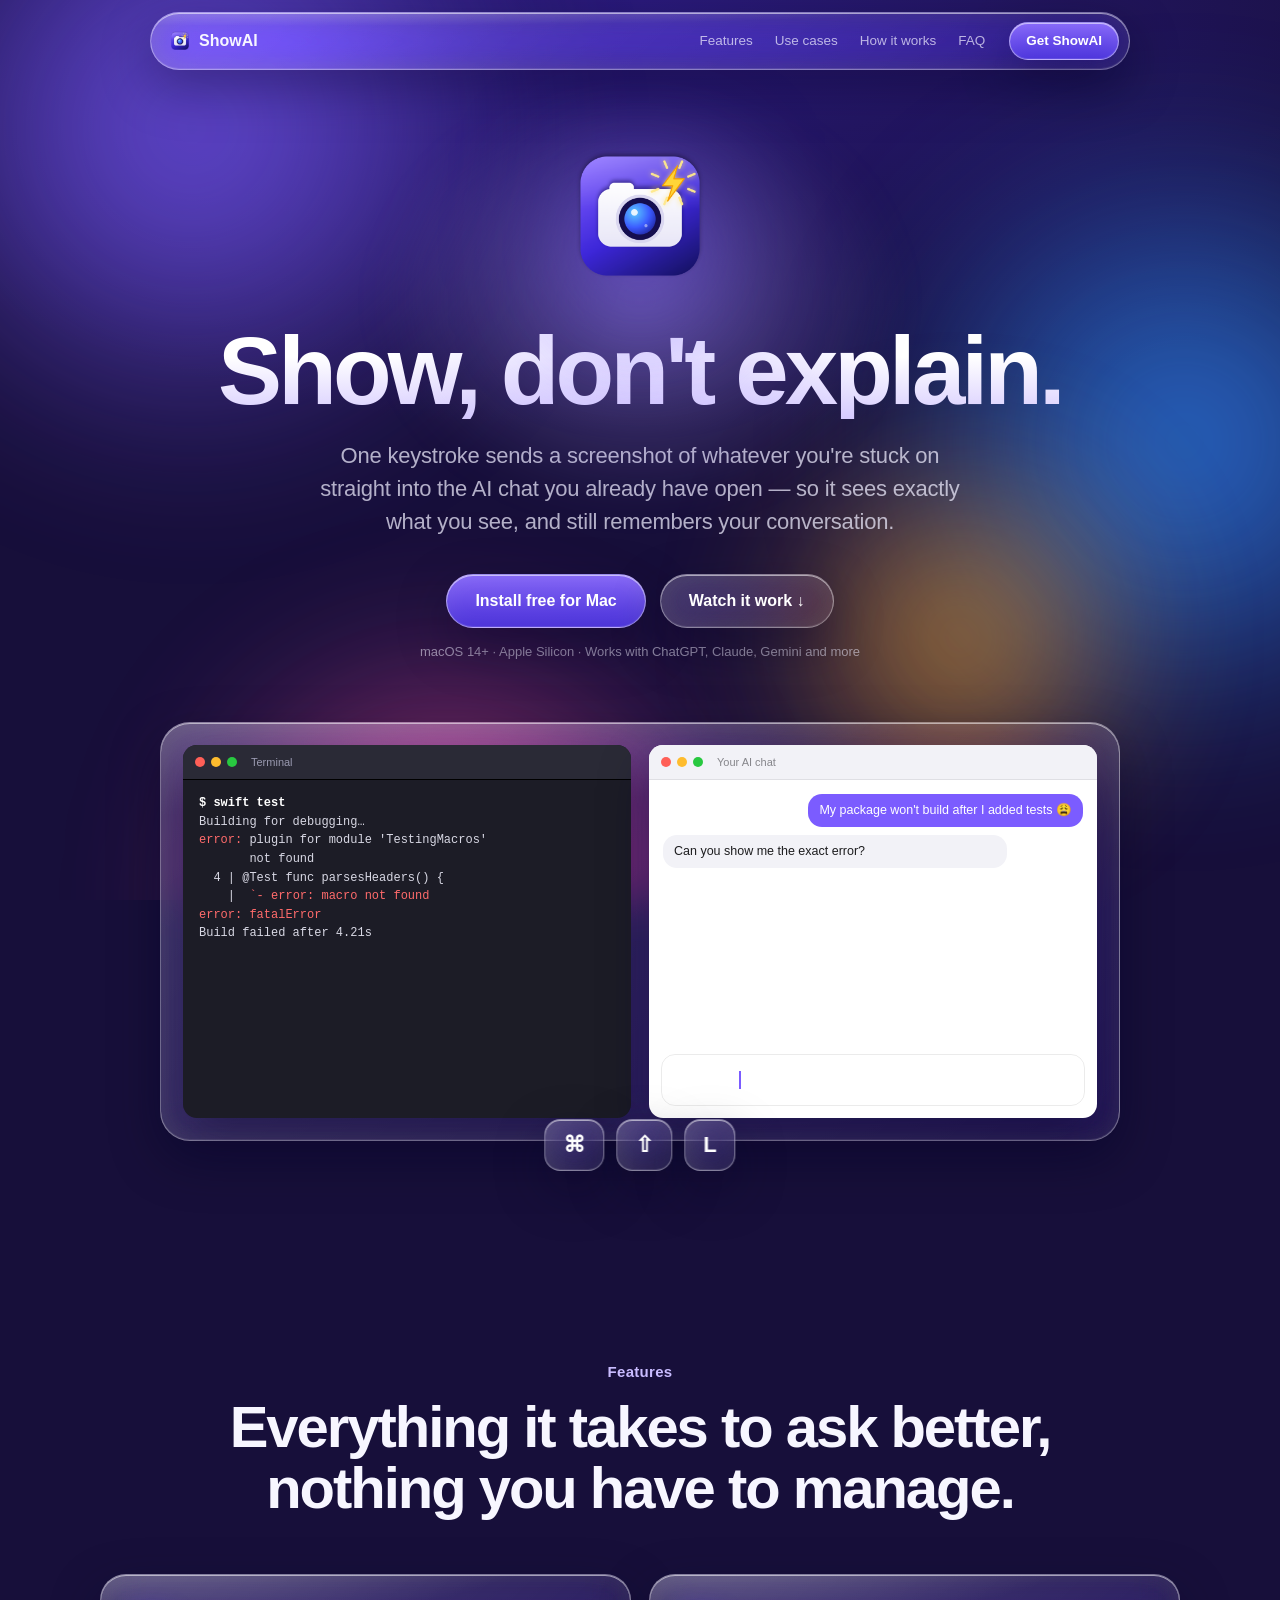
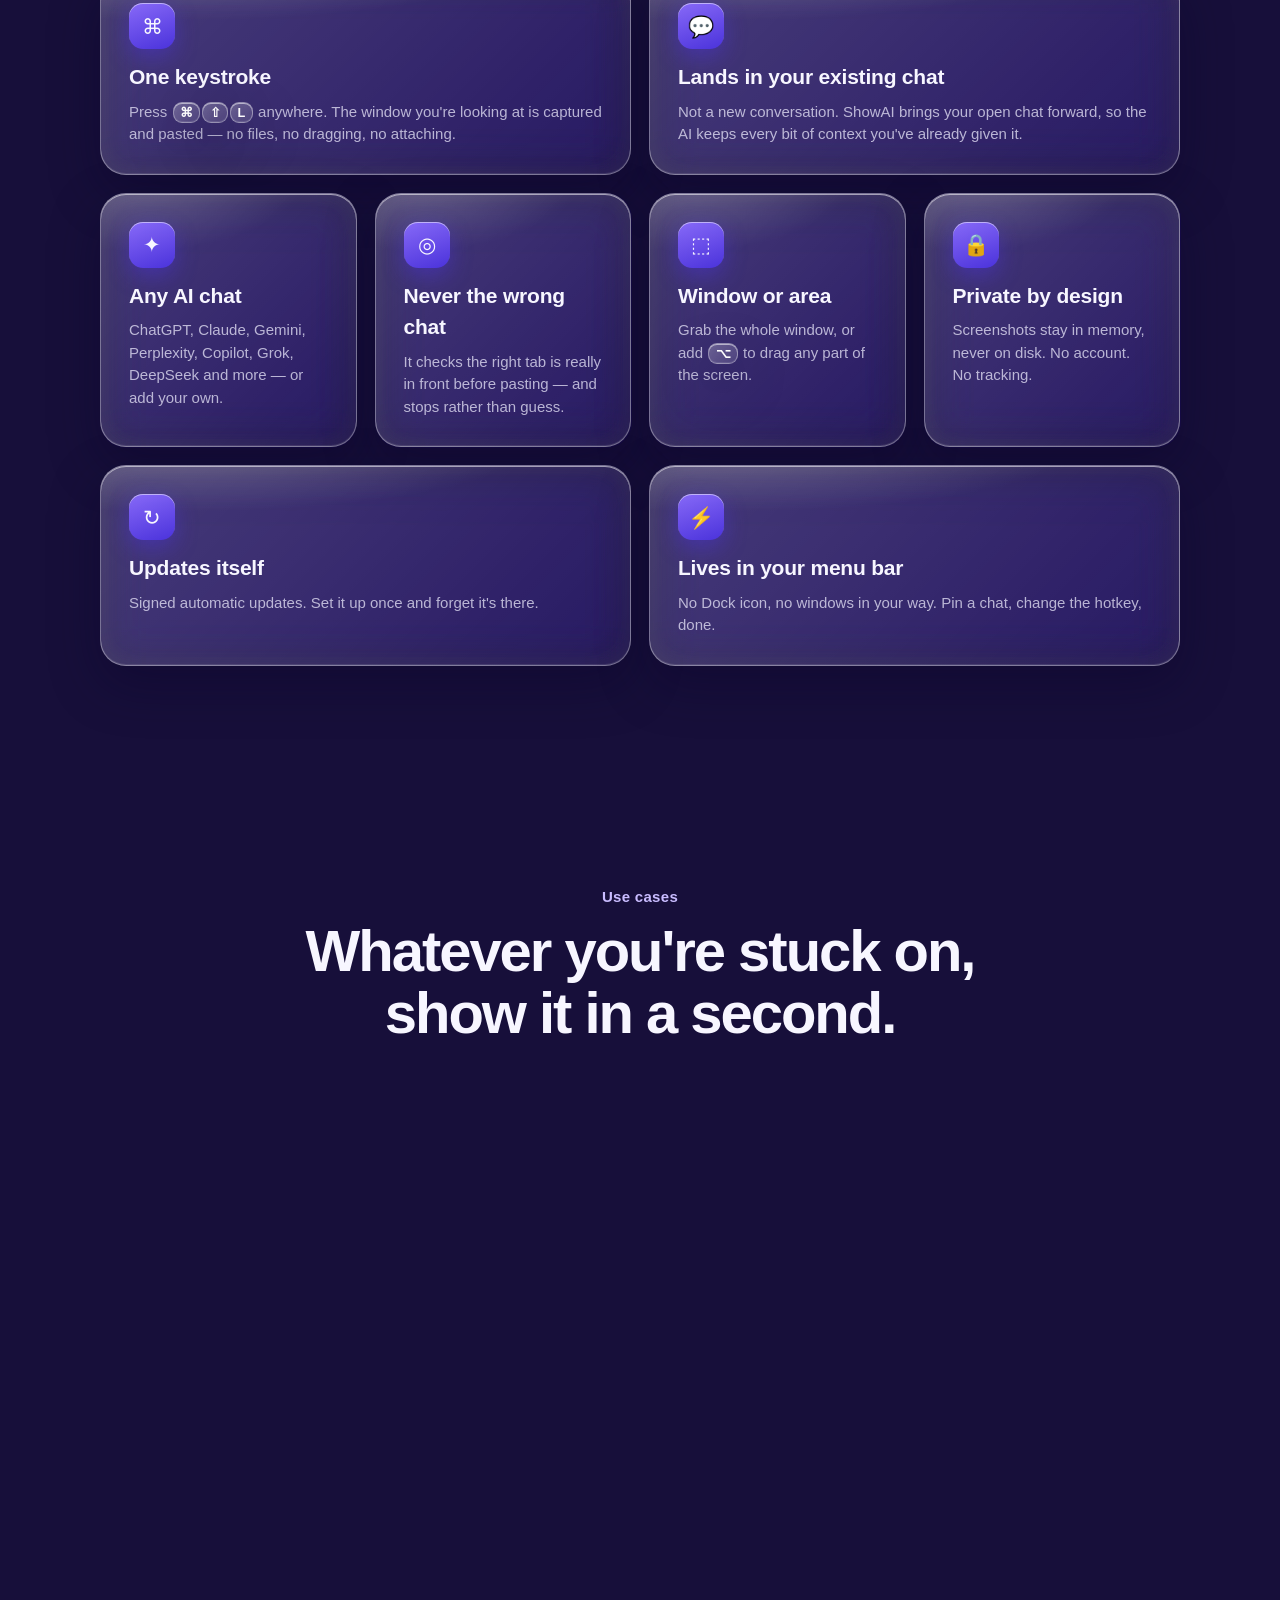
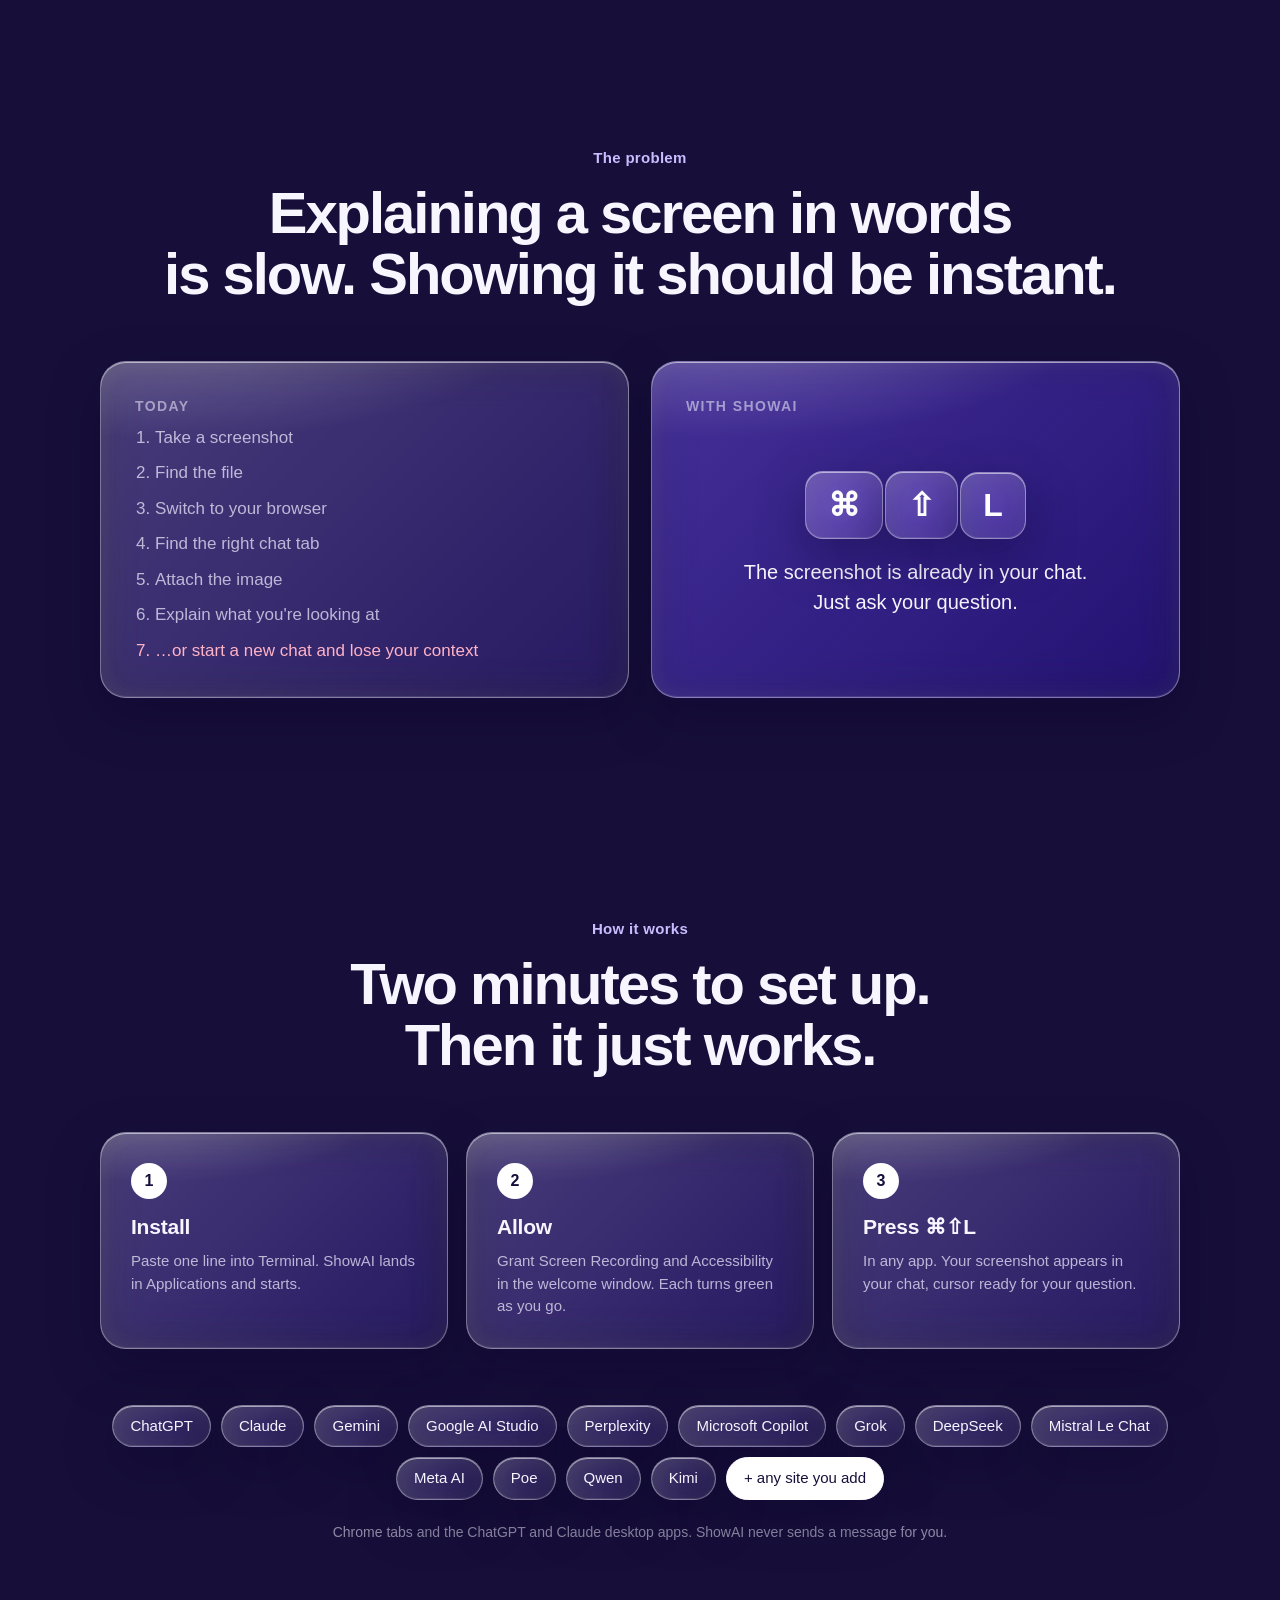
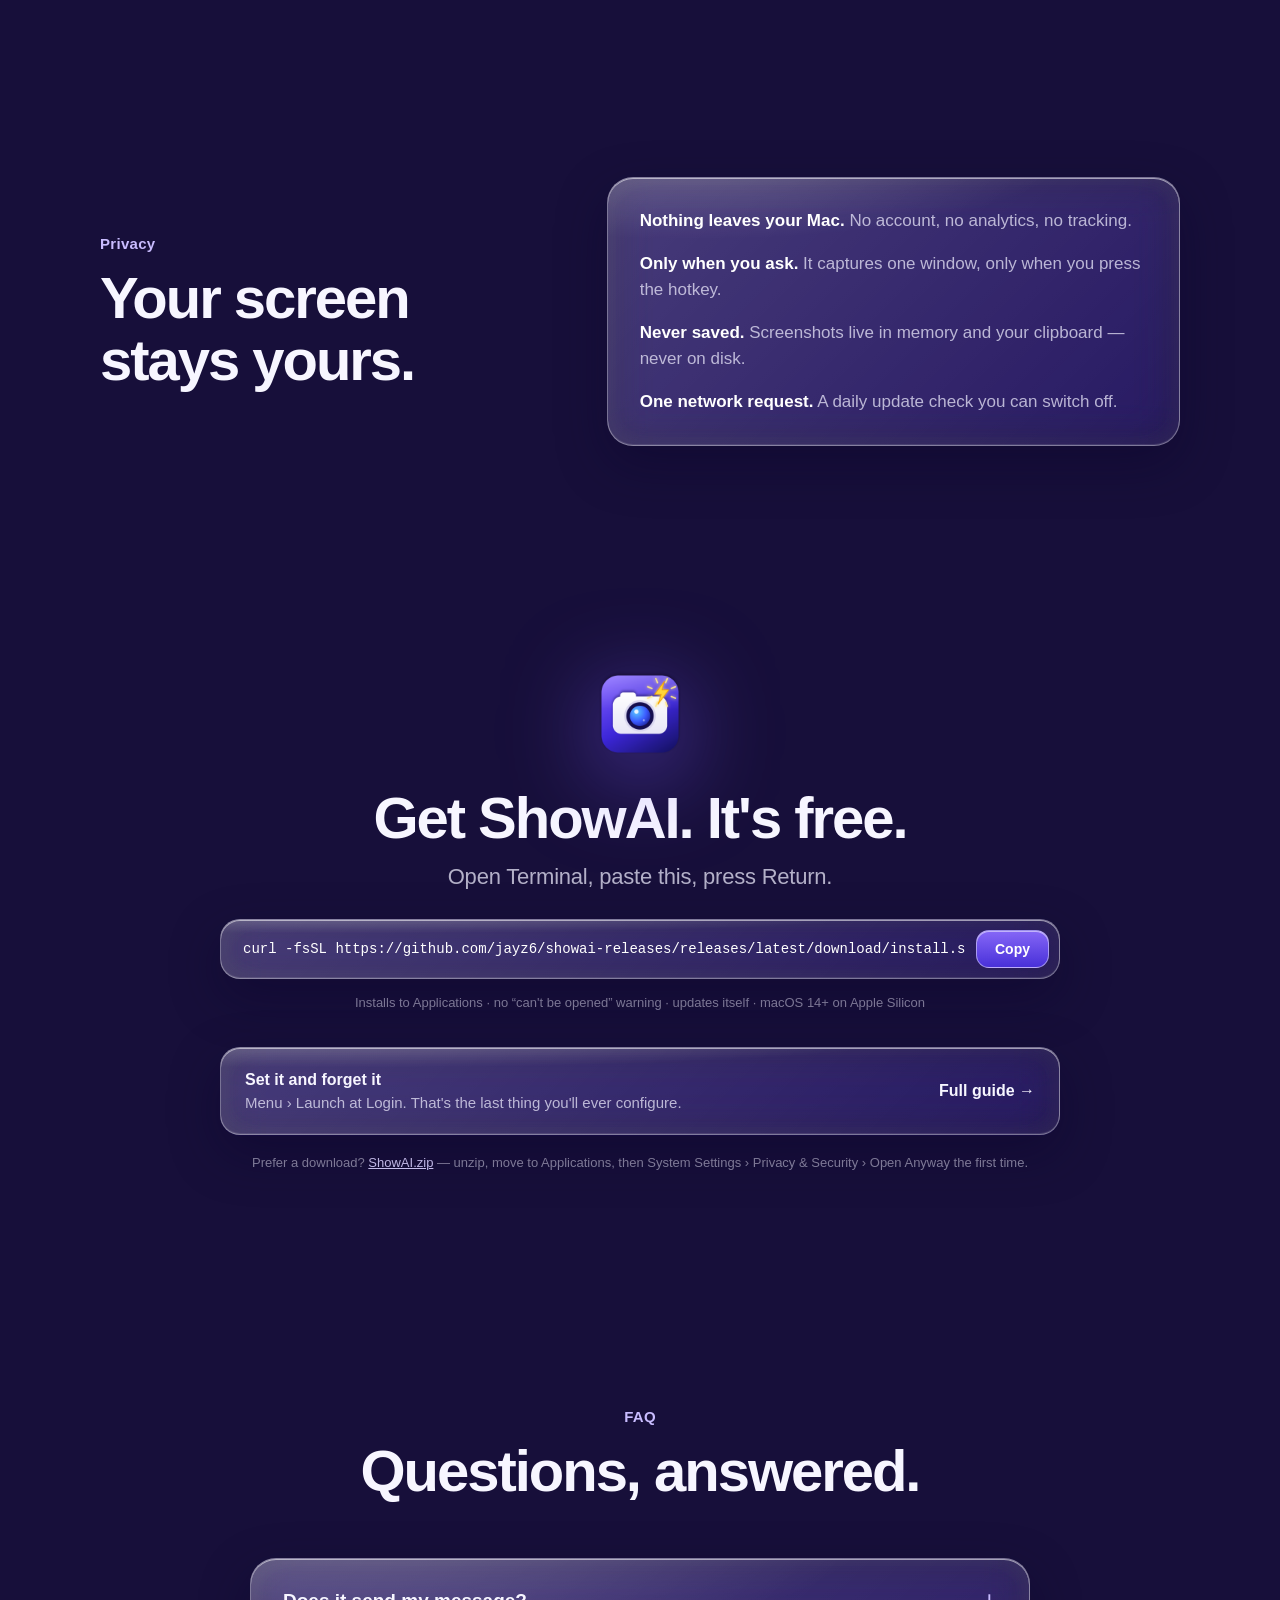
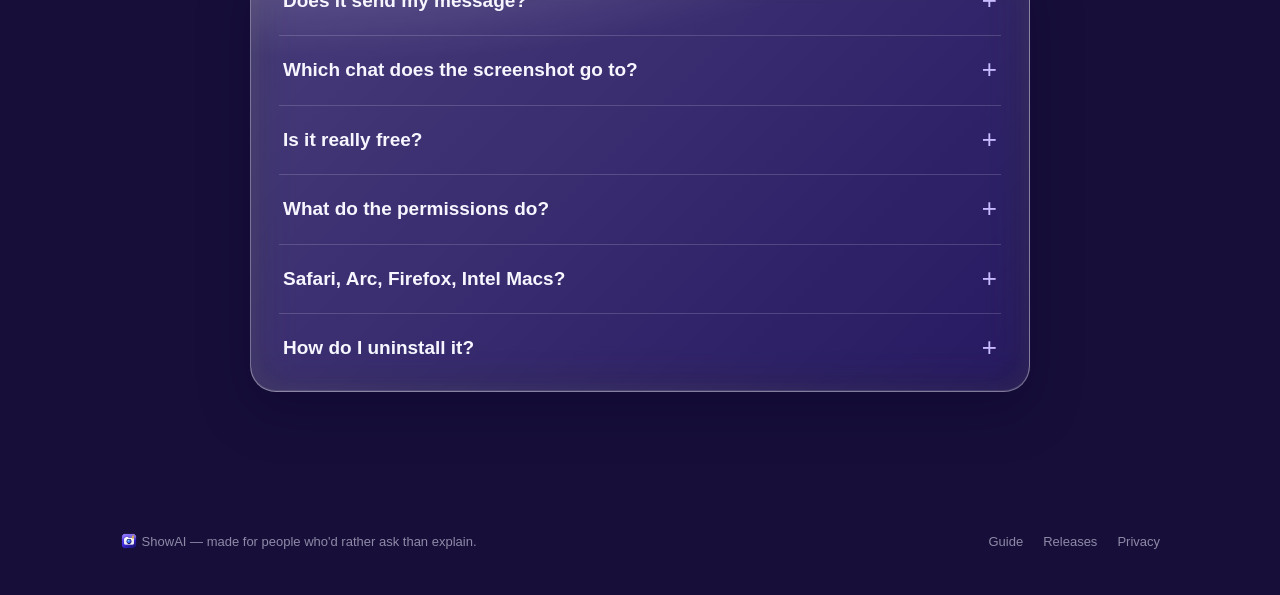
==== commit 5ae420f8: "Cache-bust CSS/JS so design updates show immediately" ====
--- a/index.html
+++ b/index.html
@@ -10,7 +10,7 @@
 <meta property="og:image" content="assets/icon.png">
 <meta name="theme-color" content="#1a1240">
 <link rel="icon" href="assets/favicon.png">
-<link rel="stylesheet" href="styles.css">
+<link rel="stylesheet" href="styles.css?v=2">
 </head>
 <body>
 <div class="aurora" aria-hidden="true"><span class="a1"></span><span class="a2"></span><span class="a3"></span><span class="a4"></span></div>
@@ -234,6 +234,6 @@
   <div class="f-links"><a href="https://github.com/jayz6/showai-releases#readme">Guide</a><a href="https://github.com/jayz6/showai-releases/releases">Releases</a><a href="#privacy">Privacy</a></div>
 </footer>
 
-<script src="script.js" defer></script>
+<script src="script.js?v=2" defer></script>
 </body>
 </html>
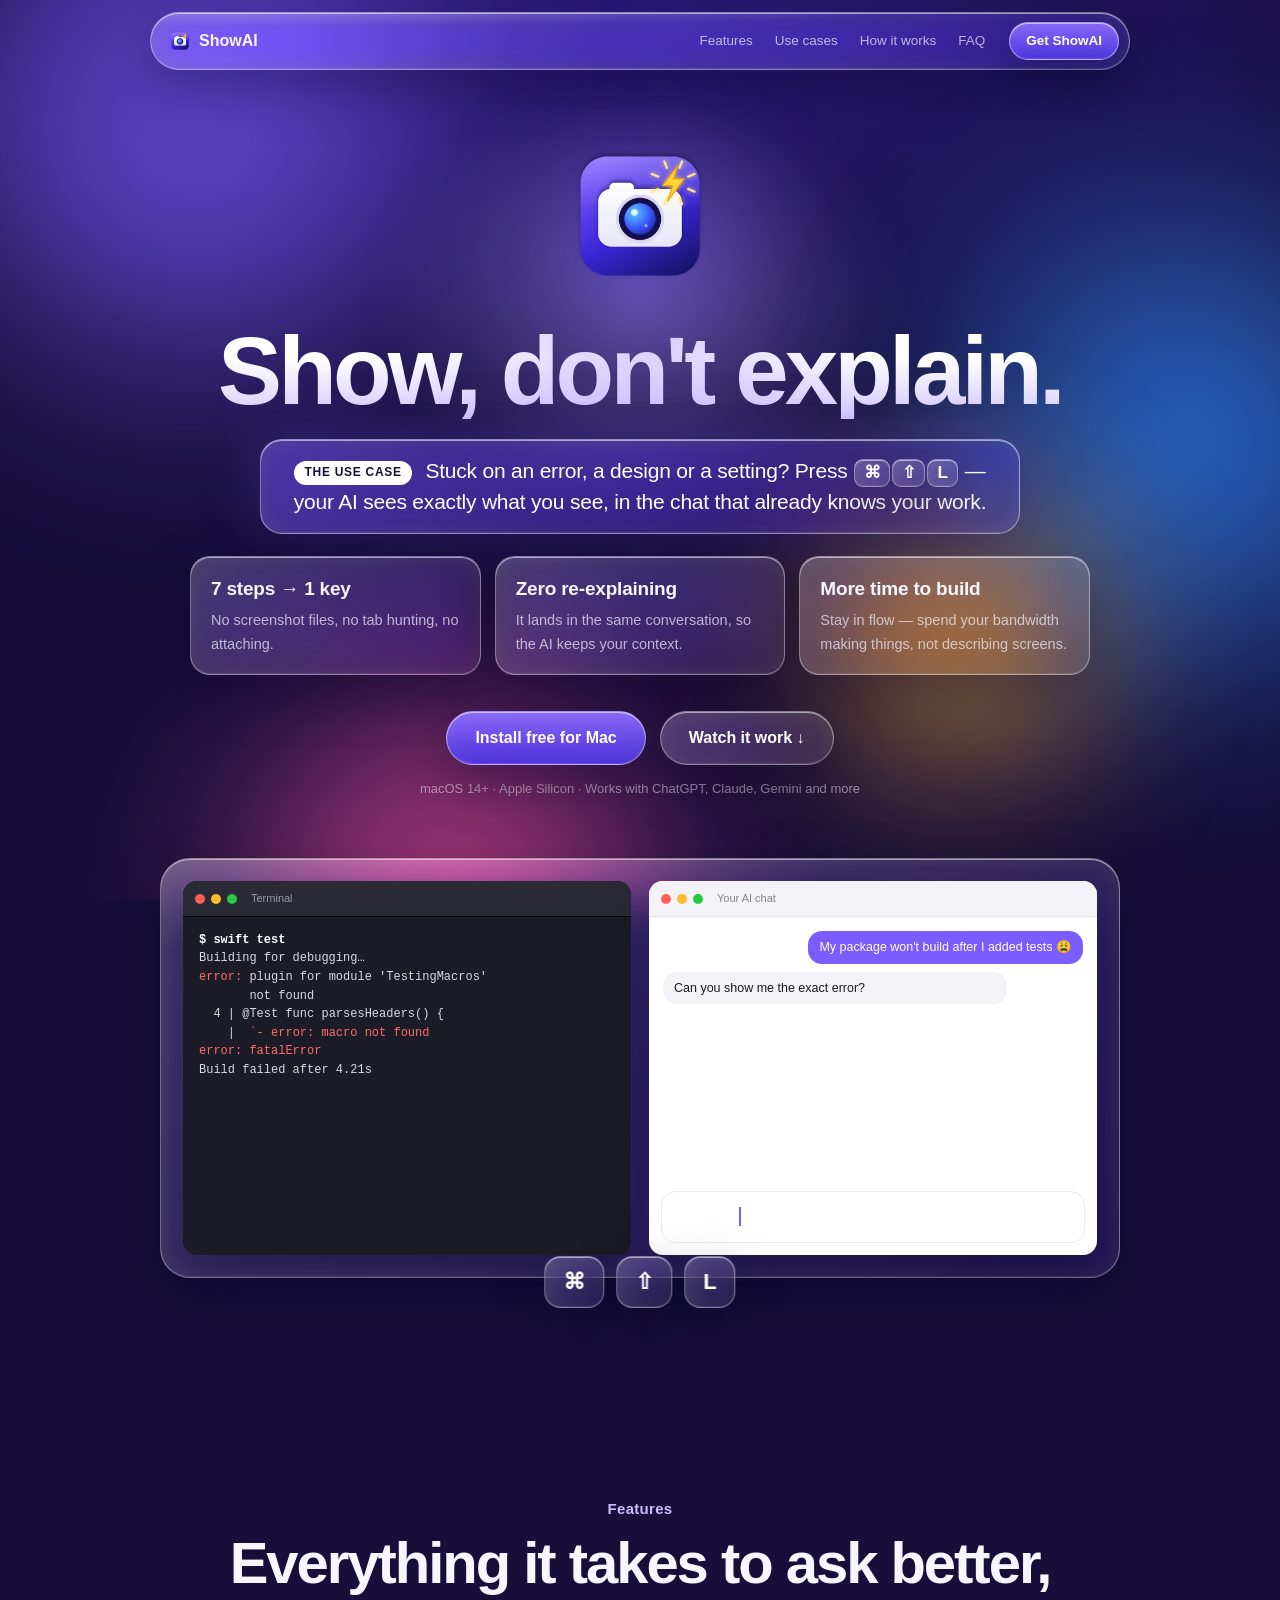
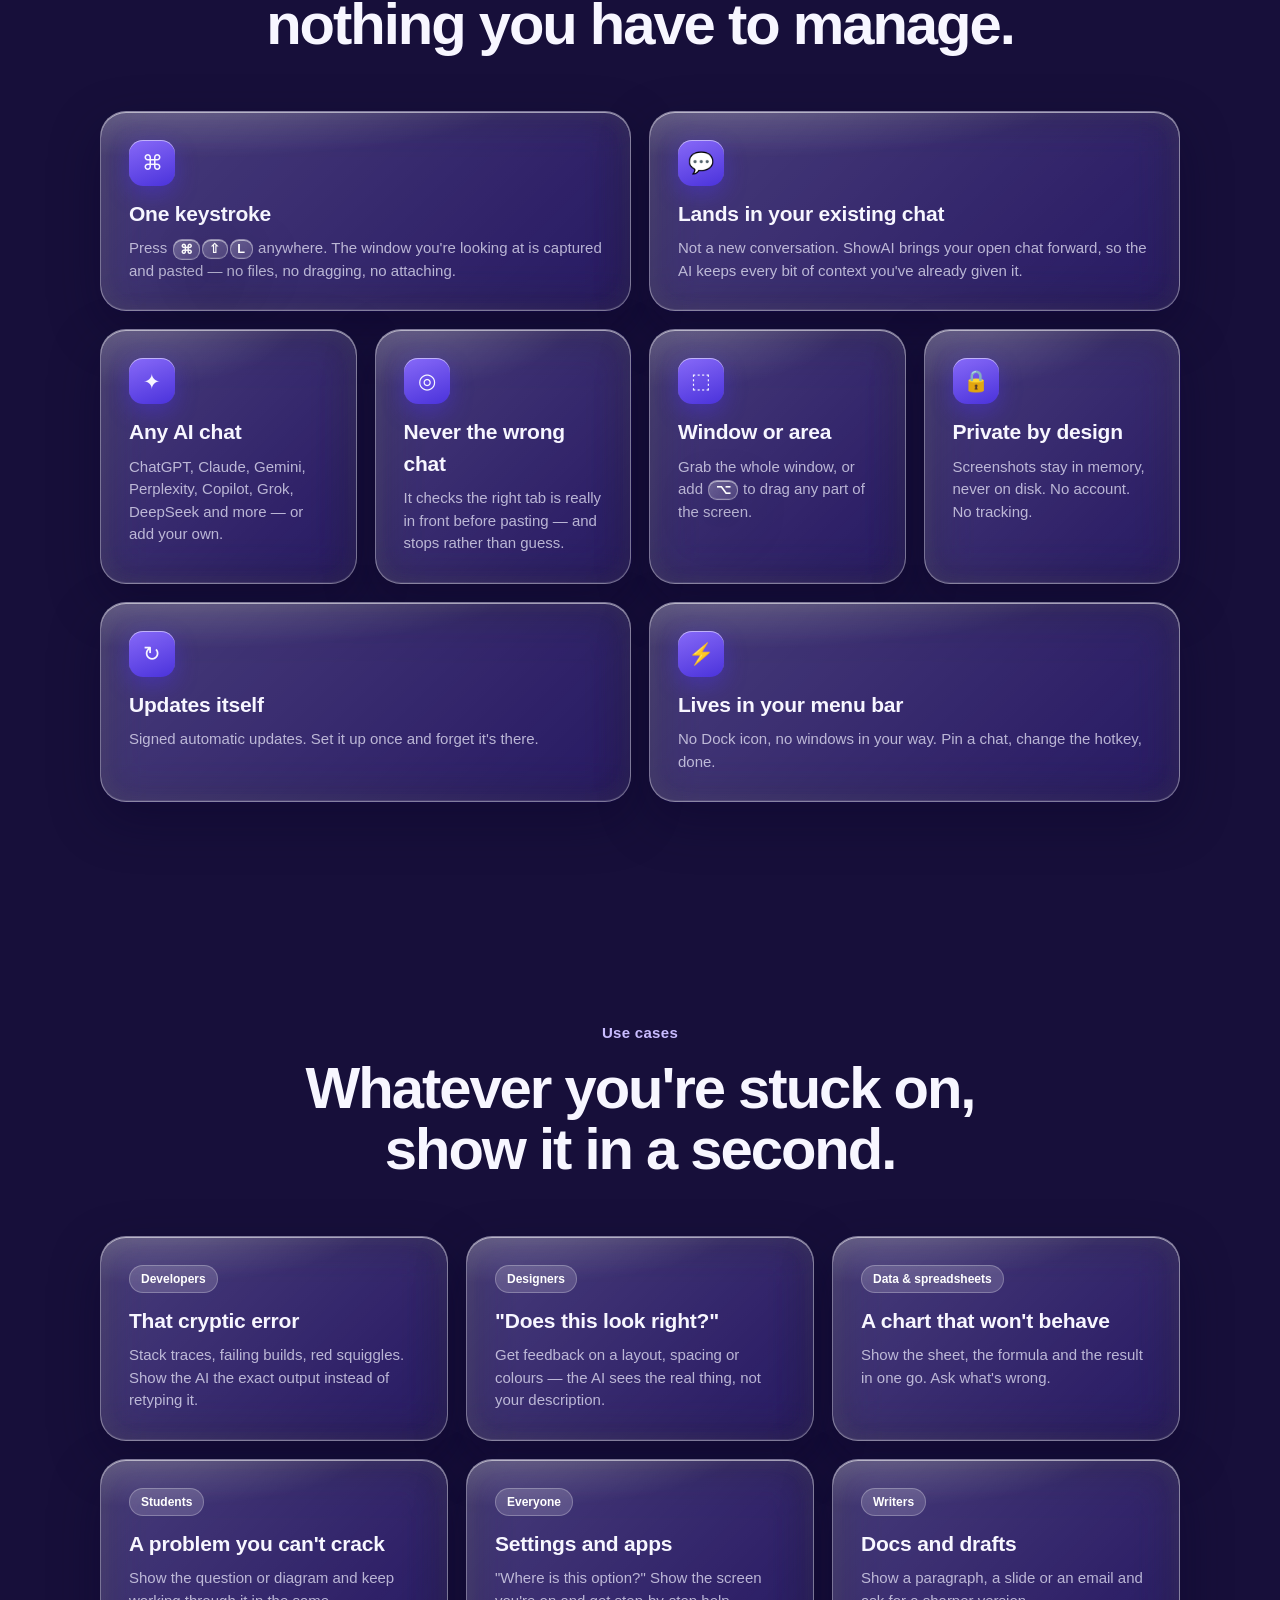
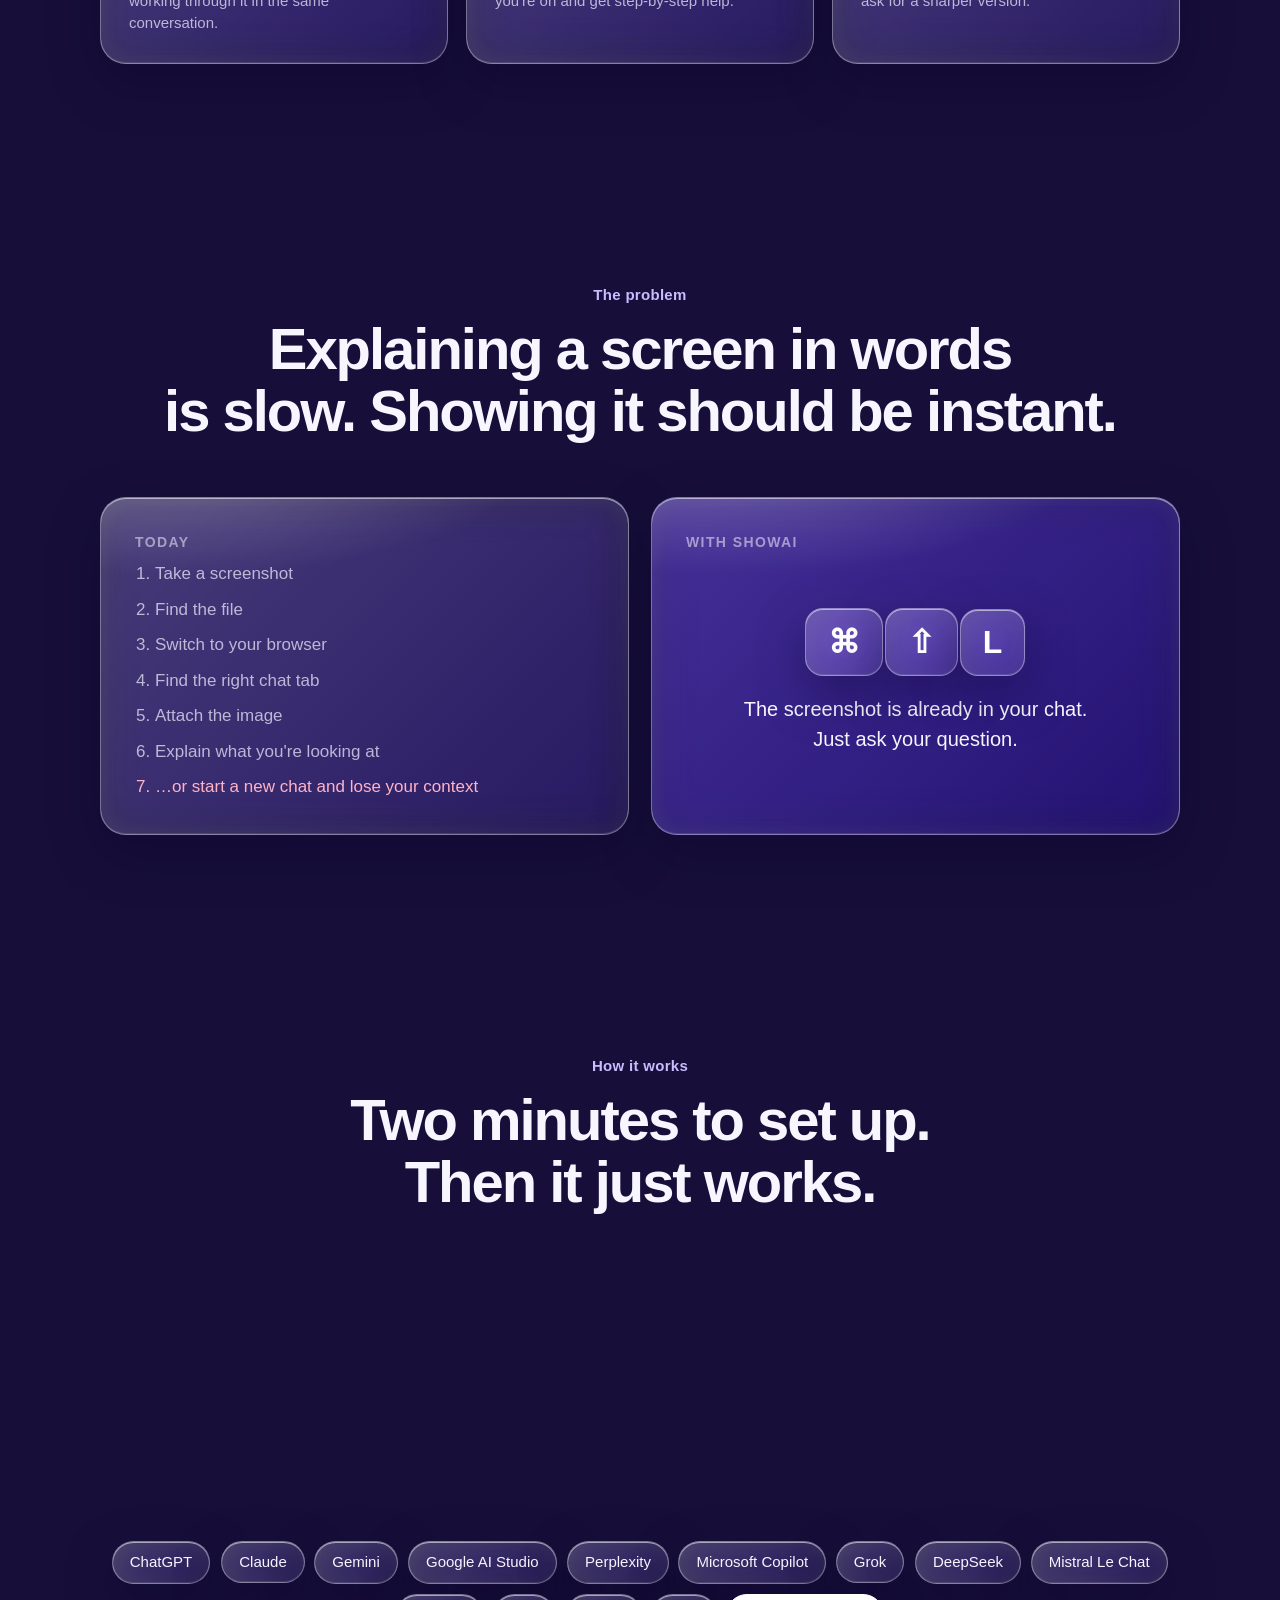
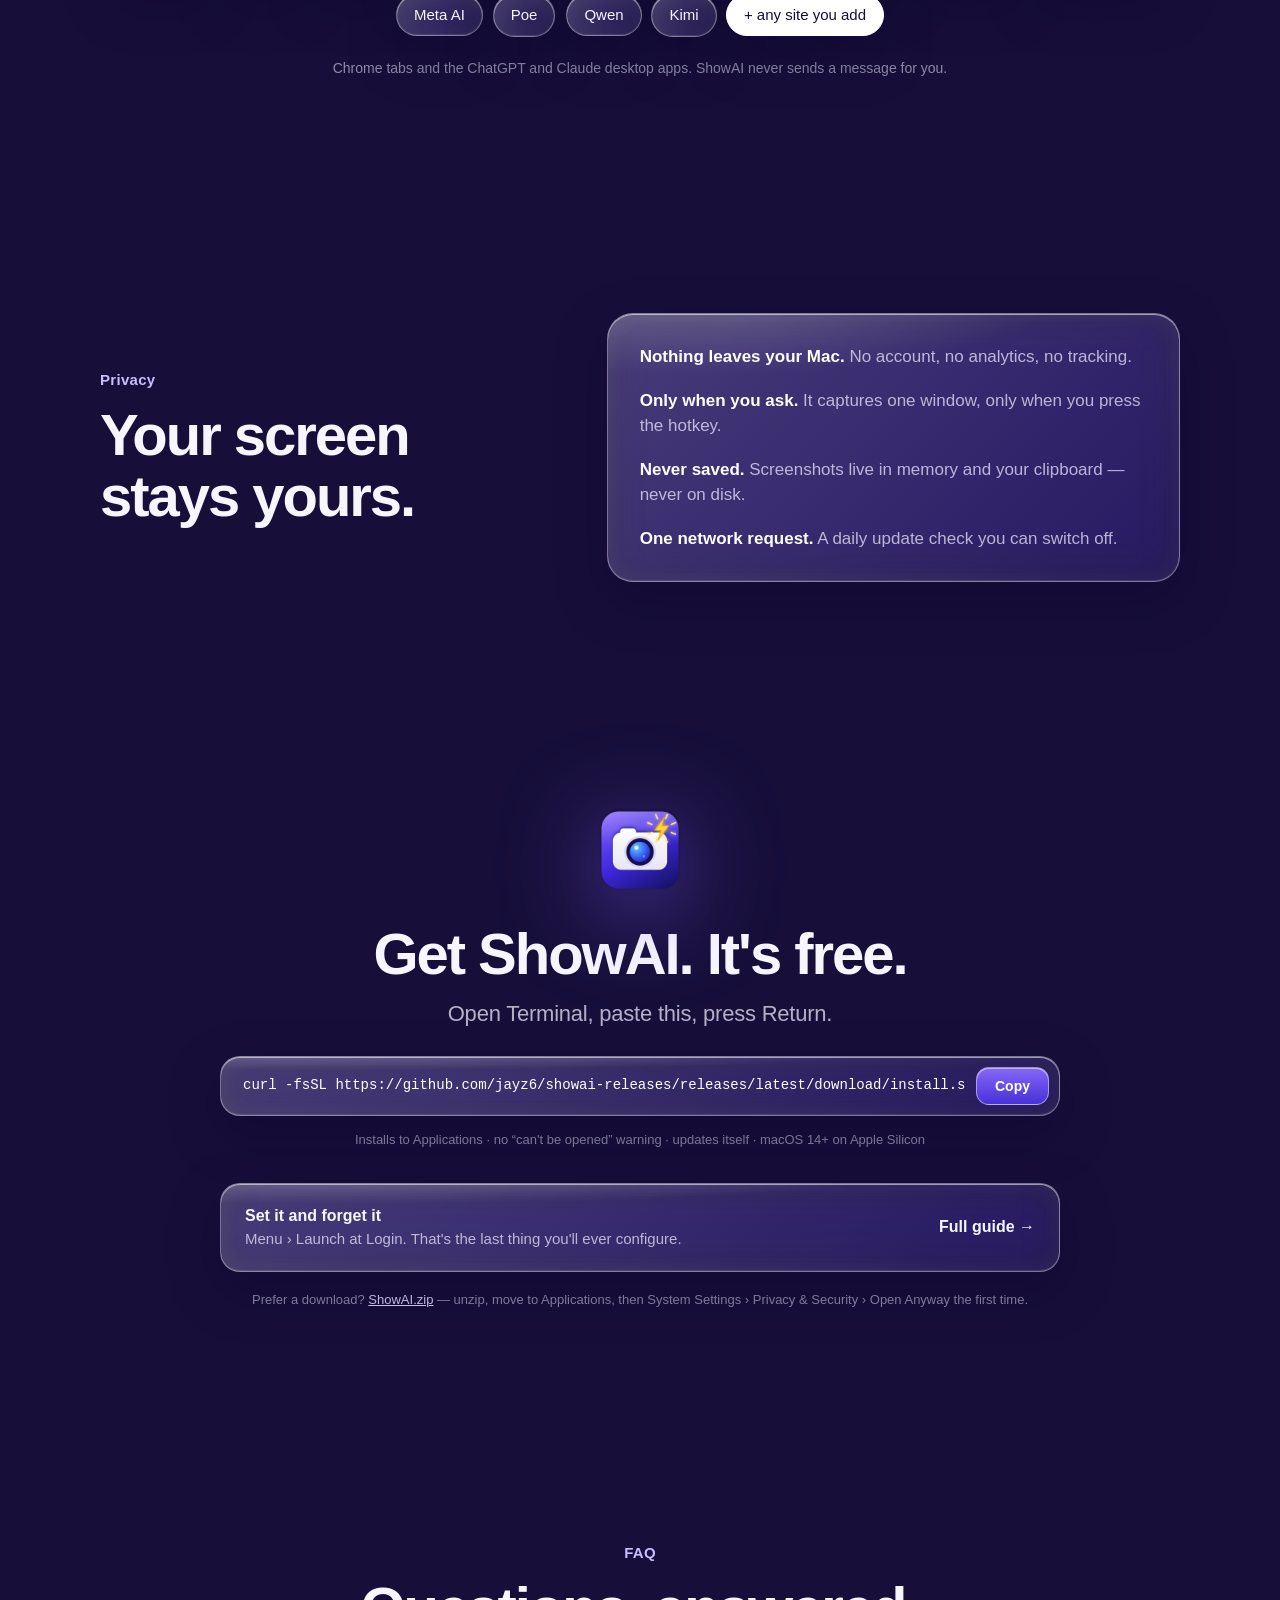
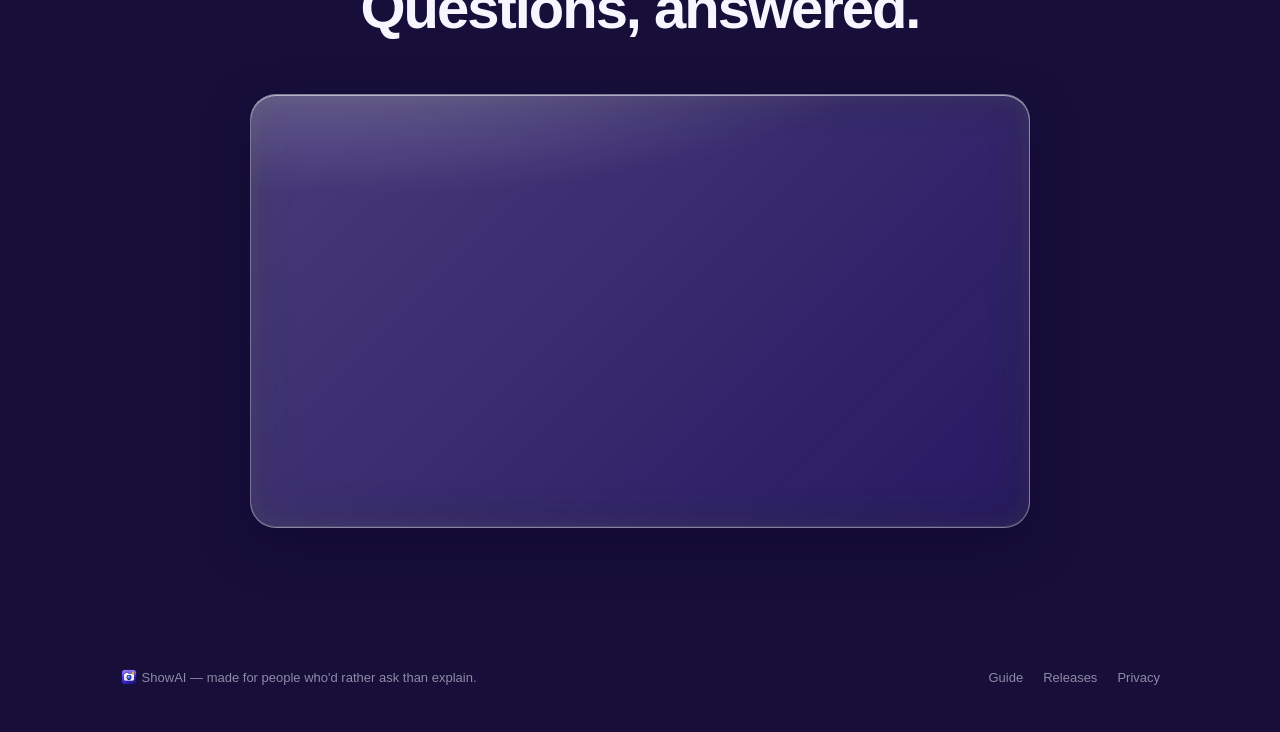
==== commit 0f565ed0: "Hero: one-line highlighted use case + workflow gains (7 steps → 1 key, zero re-explaining, more time" ====
--- a/index.html
+++ b/index.html
@@ -10,7 +10,7 @@
 <meta property="og:image" content="assets/icon.png">
 <meta name="theme-color" content="#1a1240">
 <link rel="icon" href="assets/favicon.png">
-<link rel="stylesheet" href="styles.css?v=2">
+<link rel="stylesheet" href="styles.css?v=3">
 </head>
 <body>
 <div class="aurora" aria-hidden="true"><span class="a1"></span><span class="a2"></span><span class="a3"></span><span class="a4"></span></div>
@@ -35,7 +35,12 @@
   <div class="hero-glow" aria-hidden="true"></div>
   <img class="hero-icon" src="assets/icon.png" alt="ShowAI app icon: a camera with a flash" width="148" height="148">
   <h1>Show, don't explain.</h1>
-  <p class="lede">One keystroke sends a screenshot of whatever you're stuck on straight into the AI chat you already have open — so it sees exactly what you see, and still remembers your conversation.</p>
+  <p class="usecase"><span class="uc-label">The use case</span> Stuck on an error, a design or a setting? Press <kbd>⌘</kbd><kbd>⇧</kbd><kbd>L</kbd> — your AI sees exactly what you see, in the chat that already knows your work.</p>
+  <div class="gains" aria-label="How ShowAI improves your workflow">
+    <div class="gain"><b>7 steps → 1 key</b><span>No screenshot files, no tab hunting, no attaching.</span></div>
+    <div class="gain"><b>Zero re-explaining</b><span>It lands in the same conversation, so the AI keeps your context.</span></div>
+    <div class="gain"><b>More time to build</b><span>Stay in flow — spend your bandwidth making things, not describing screens.</span></div>
+  </div>
   <div class="cta-row">
     <a class="btn" href="#install">Install free for Mac</a>
     <a class="btn btn-ghost" href="#demo">Watch it work ↓</a>
--- a/styles.css
+++ b/styles.css
@@ -244,3 +244,24 @@
   *, *::before, *::after { animation: none !important; transition: none !important; }
   .typed { width: auto; border: 0; } .thumb { opacity: 1; transform: none; } .m.sent, .m.reply { opacity: 1; transform: none; }
 }
+
+/* ---------- Hero: one-line use case + workflow gains ---------- */
+.usecase {
+  position: relative; max-width: 760px; margin: 0 auto; padding: 16px 24px; border-radius: 22px;
+  font-size: clamp(17px, 2.1vw, 21px); line-height: 1.45; letter-spacing: -0.01em; color: #fff; font-weight: 500;
+  background: linear-gradient(135deg, rgba(139, 108, 255, 0.42), rgba(75, 51, 224, 0.22));
+  -webkit-backdrop-filter: var(--glass-blur); backdrop-filter: var(--glass-blur);
+  border: 1px solid rgba(255, 255, 255, 0.45); box-shadow: var(--glass-shadow), 0 0 60px rgba(123, 92, 255, 0.35);
+}
+.usecase kbd { font-size: 0.82em; }
+.uc-label { display: inline-block; margin-right: 8px; padding: 3px 10px; border-radius: 999px; font-size: 12px; font-weight: 700;
+  letter-spacing: .06em; text-transform: uppercase; vertical-align: 2px; color: var(--base); background: #fff; }
+.gains { display: grid; grid-template-columns: repeat(3, 1fr); gap: 14px; max-width: 900px; margin: 22px auto 0; text-align: left; }
+.gain { position: relative; padding: 18px 20px; border-radius: 20px; background: var(--glass-bg);
+  -webkit-backdrop-filter: var(--glass-blur); backdrop-filter: var(--glass-blur); border: 1px solid var(--glass-edge); box-shadow: var(--glass-shadow); }
+.gain b { display: block; font-size: 19px; letter-spacing: -0.01em; margin-bottom: 4px; }
+.gain span { color: var(--muted); font-size: 14.5px; }
+@media (max-width: 640px) { .gains { grid-template-columns: 1fr; } .usecase { text-align: left; } }
+@media (prefers-reduced-transparency: reduce) {
+  .usecase, .gain { -webkit-backdrop-filter: none; backdrop-filter: none; background: #2a1f63; }
+}
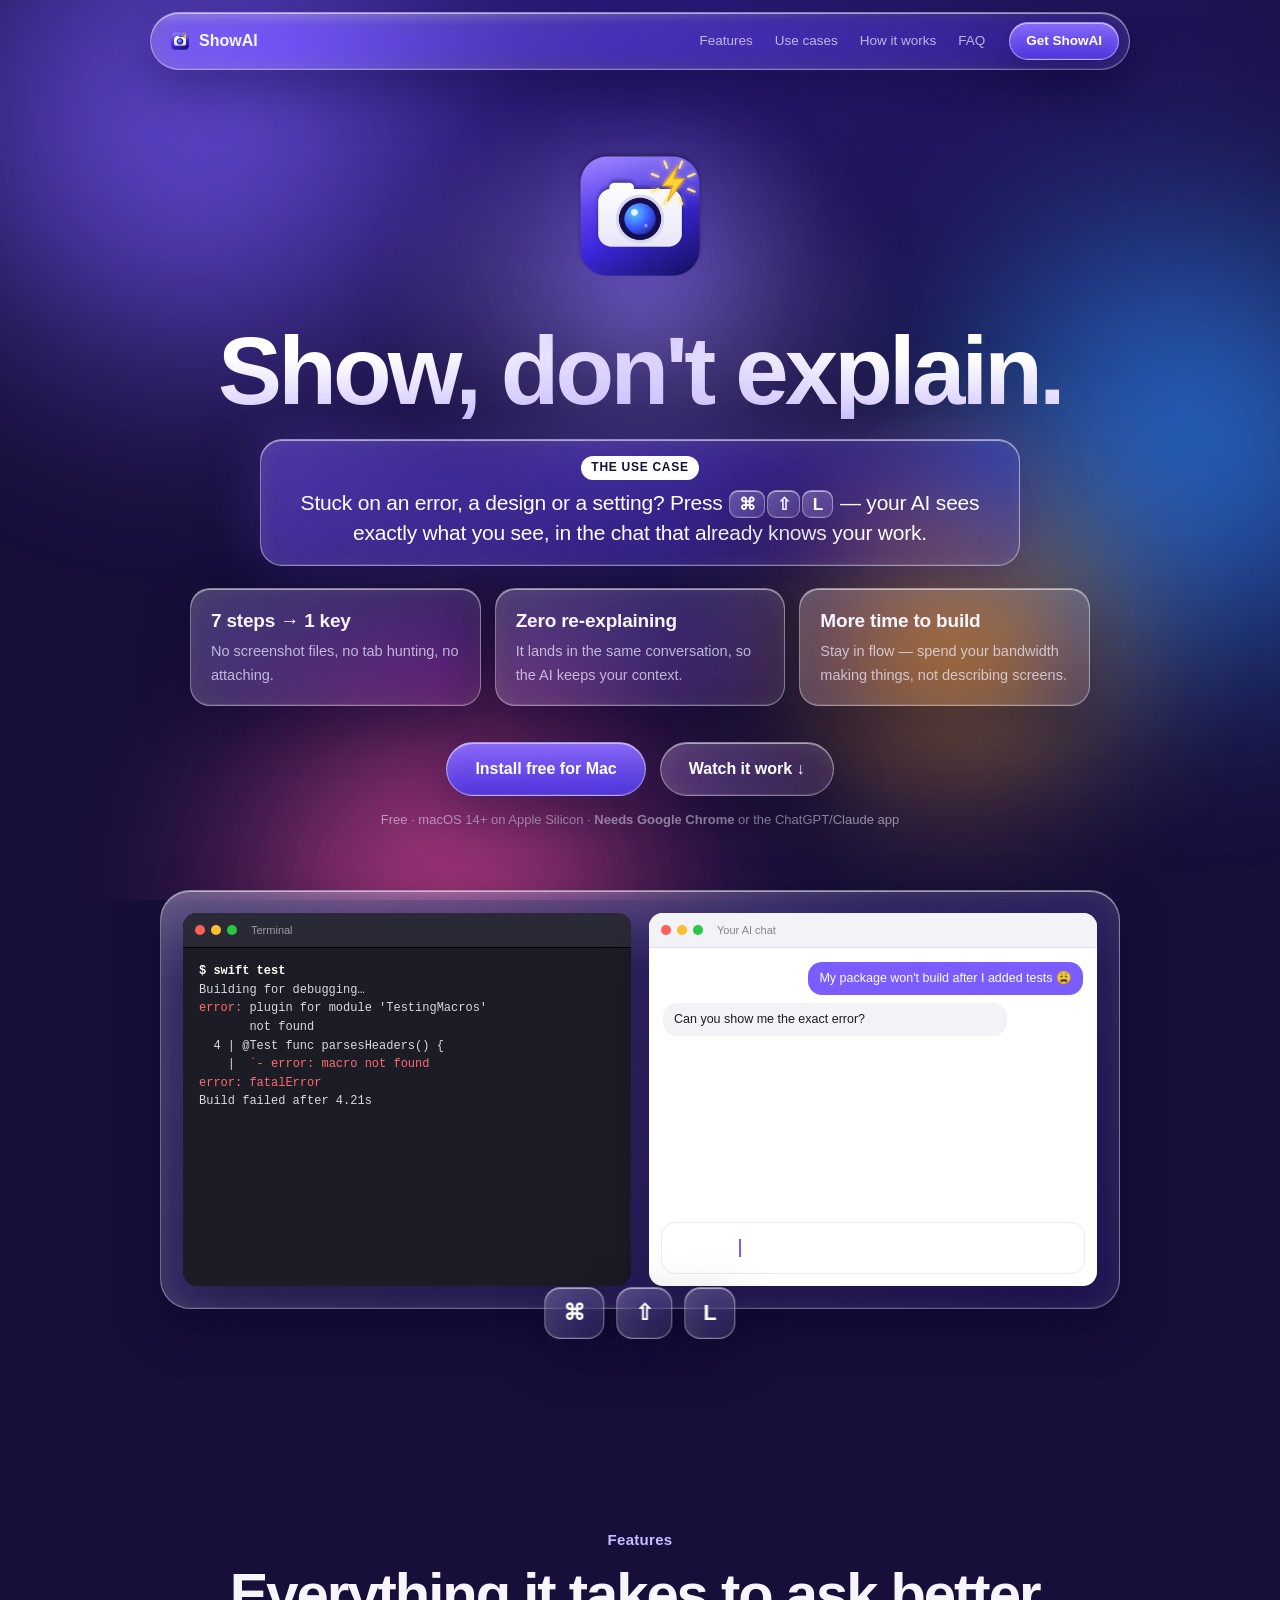
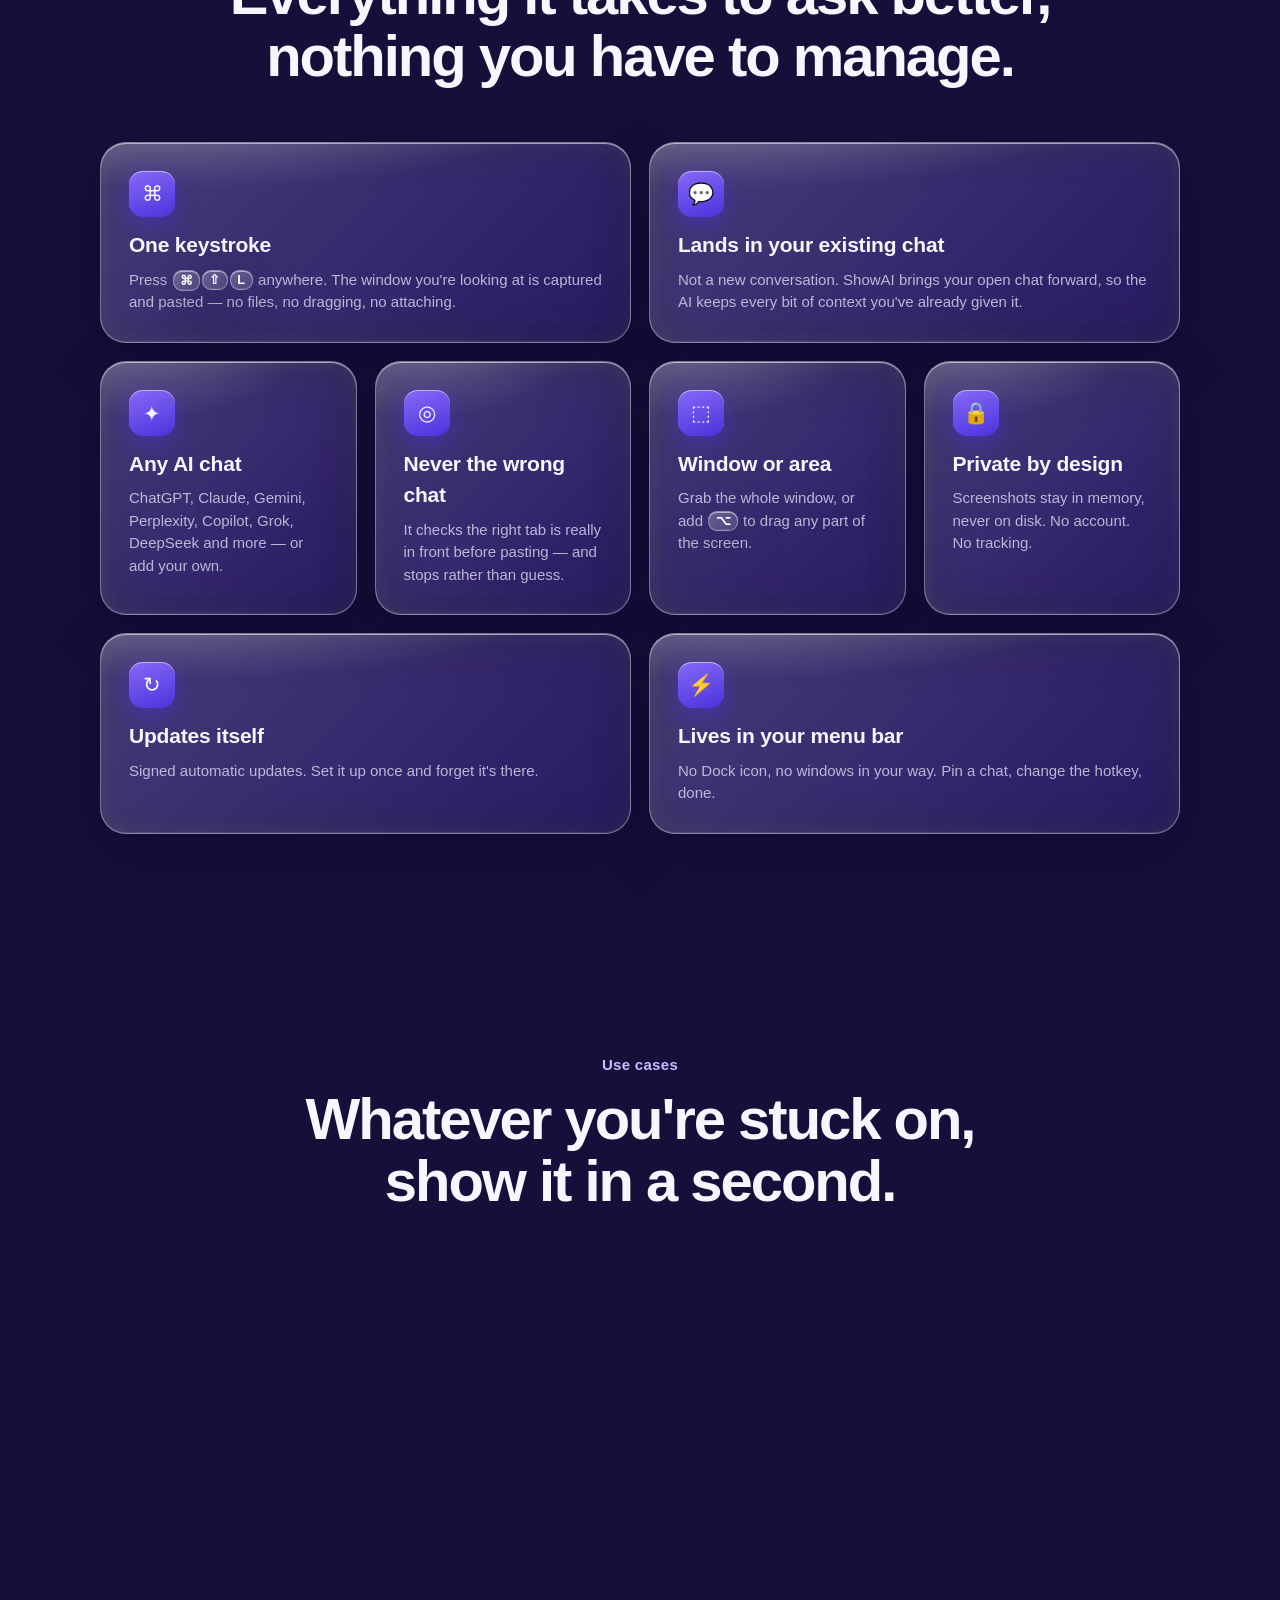
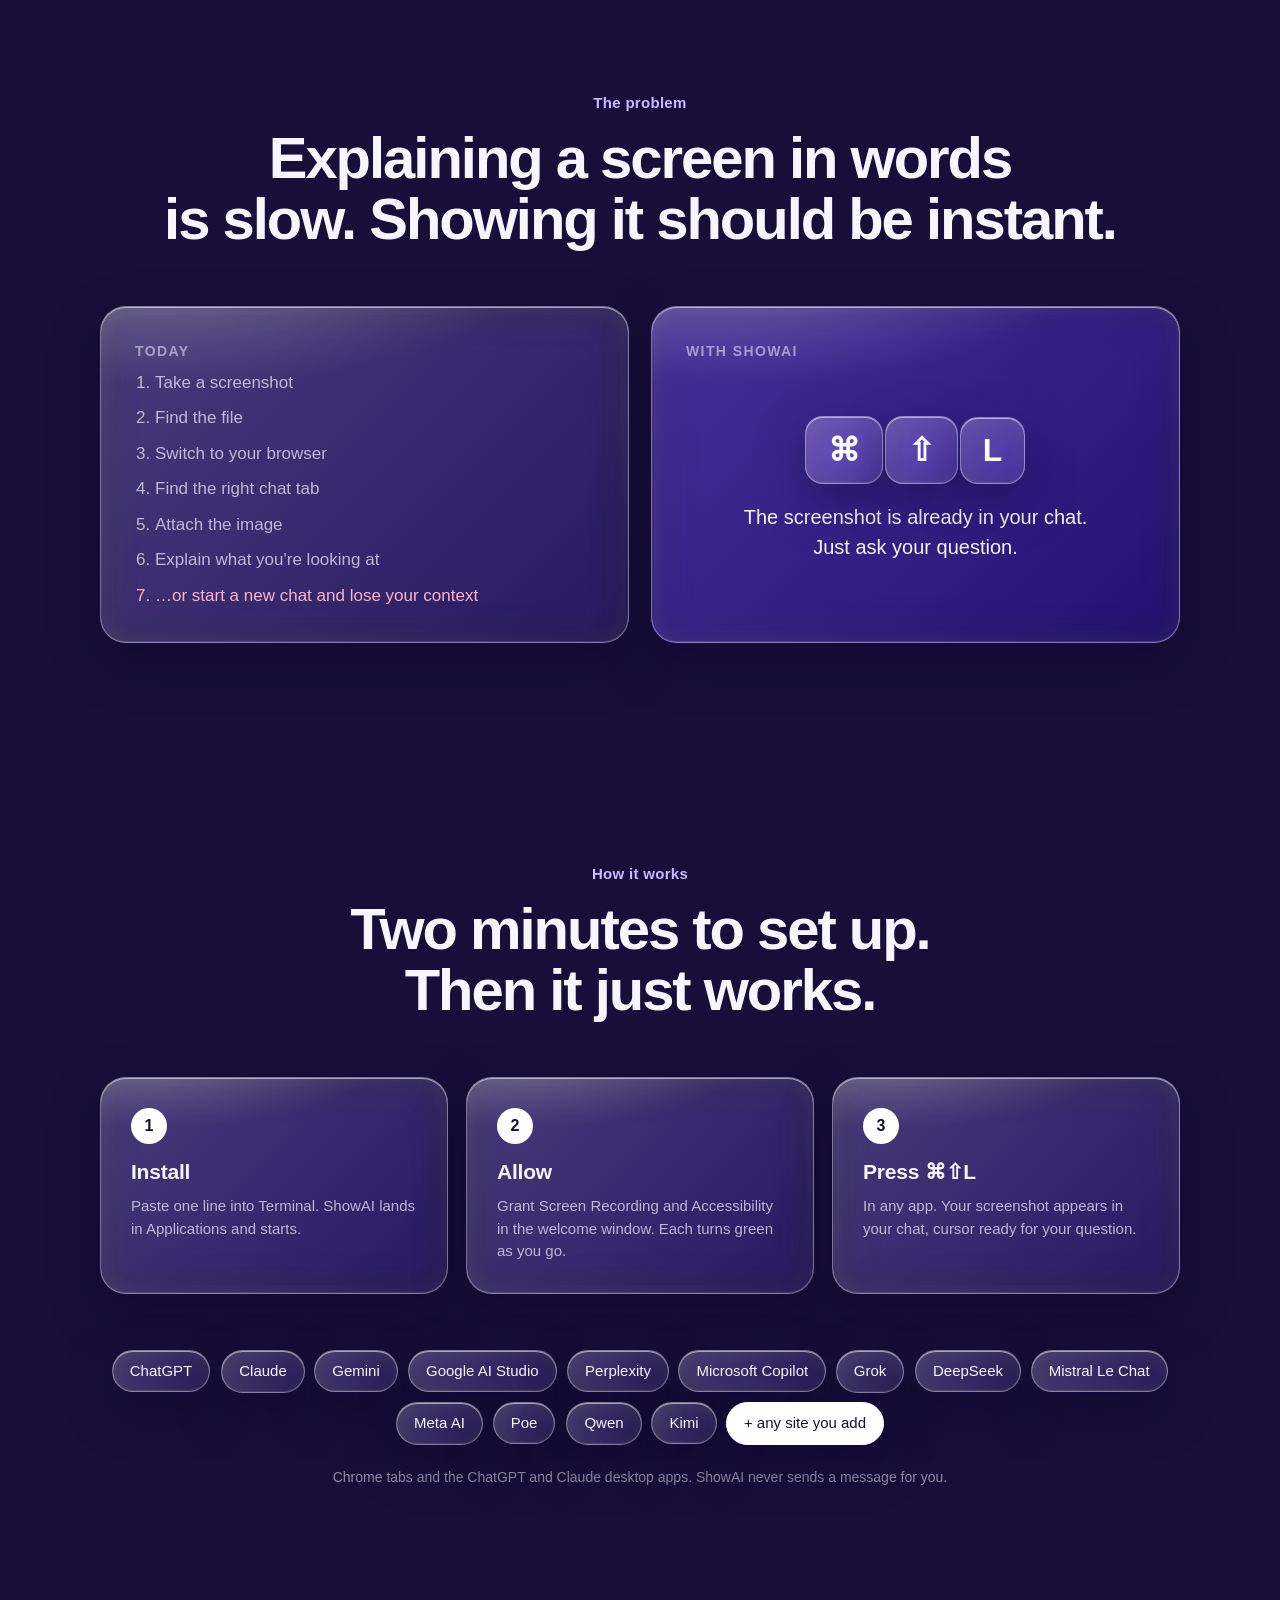
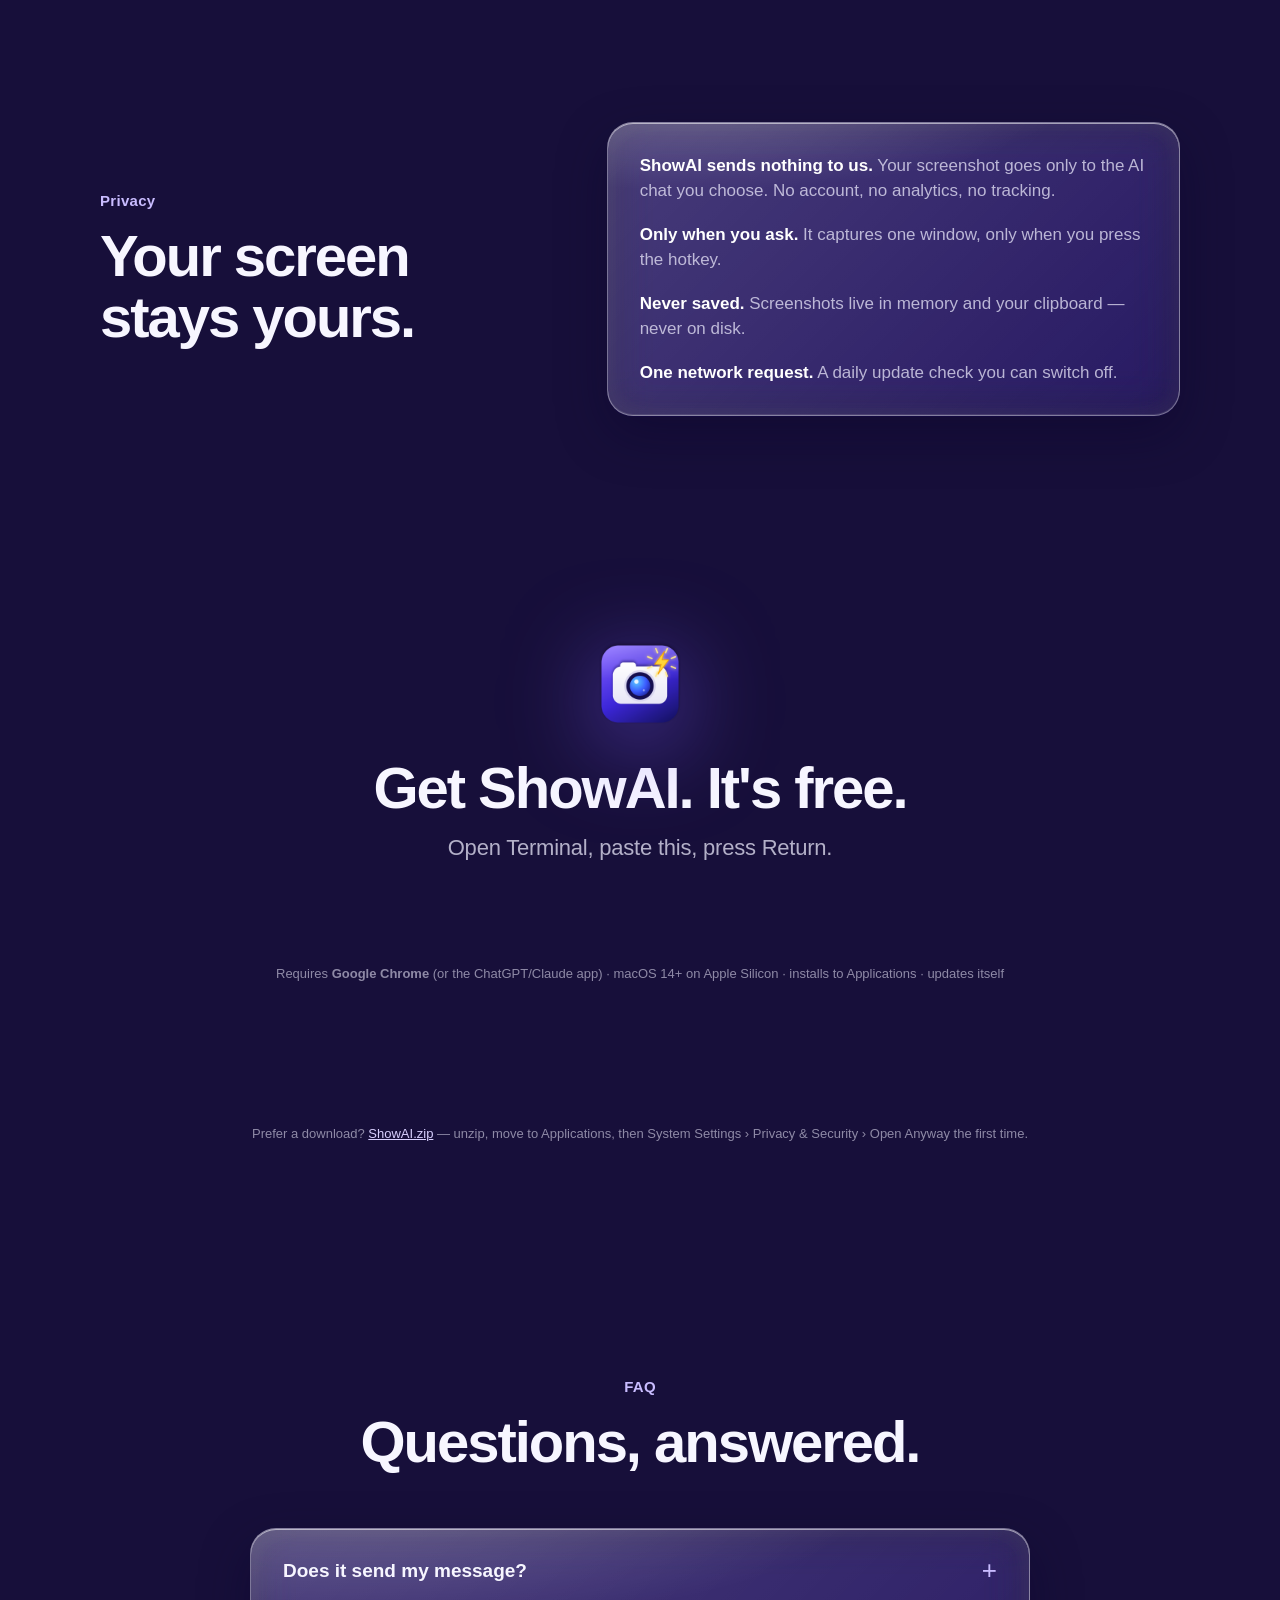
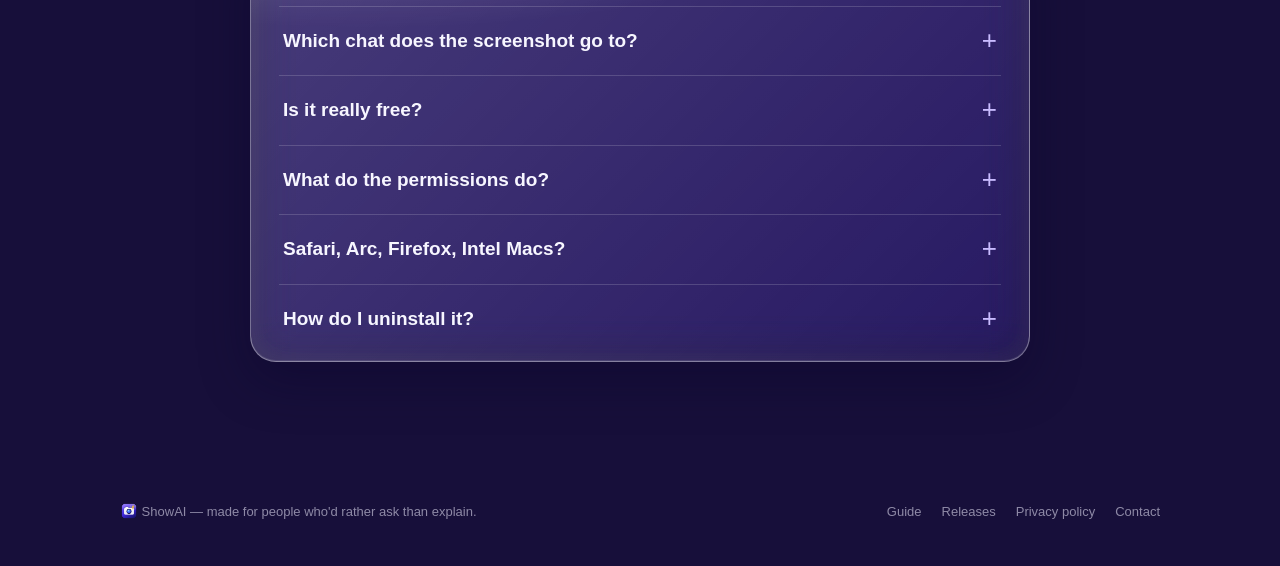
==== commit 47fbdf65: "Review fixes: honest privacy wording, privacy policy page, 1200x630 social card with absolute URLs, " ====
--- a/index.html
+++ b/index.html
@@ -7,10 +7,16 @@
 <meta name="description" content="One keystroke sends a screenshot of whatever you're stuck on into the AI chat you already have open — ChatGPT, Claude, Gemini and more. Free for Mac.">
 <meta property="og:title" content="ShowAI — Show, don't explain.">
 <meta property="og:description" content="One keystroke sends a screenshot into the AI chat you already have open. Free for Mac.">
-<meta property="og:image" content="assets/icon.png">
+<meta property="og:image" content="https://jayz6.github.io/showai-website/assets/og.png">
+<meta property="og:image:width" content="1200">
+<meta property="og:image:height" content="630">
+<meta property="og:url" content="https://jayz6.github.io/showai-website/">
+<meta property="og:type" content="website">
+<meta name="twitter:card" content="summary_large_image">
+<meta name="twitter:image" content="https://jayz6.github.io/showai-website/assets/og.png">
 <meta name="theme-color" content="#1a1240">
 <link rel="icon" href="assets/favicon.png">
-<link rel="stylesheet" href="styles.css?v=3">
+<link rel="stylesheet" href="styles.css?v=4">
 </head>
 <body>
 <div class="aurora" aria-hidden="true"><span class="a1"></span><span class="a2"></span><span class="a3"></span><span class="a4"></span></div>
@@ -45,7 +51,7 @@
     <a class="btn" href="#install">Install free for Mac</a>
     <a class="btn btn-ghost" href="#demo">Watch it work ↓</a>
   </div>
-  <p class="fine">macOS 14+ · Apple Silicon · Works with ChatGPT, Claude, Gemini and more</p>
+  <p class="fine">Free · macOS 14+ on Apple Silicon · <b>Needs Google Chrome</b> or the ChatGPT/Claude app</p>
 
   <!-- Animated product demo, built in HTML/CSS (no video) -->
   <div class="demo" id="demo" role="img" aria-label="Animation: an error in a terminal, the keys Command Shift L are pressed, a screenshot flies into an AI chat, and a question is typed.">
@@ -136,10 +142,7 @@
   <div class="cases">
     <article class="case"><span class="tag">Developers</span><h3>That cryptic error</h3><p>Stack traces, failing builds, red squiggles. Show the AI the exact output instead of retyping it.</p></article>
     <article class="case"><span class="tag">Designers</span><h3>"Does this look right?"</h3><p>Get feedback on a layout, spacing or colours — the AI sees the real thing, not your description.</p></article>
-    <article class="case"><span class="tag">Data & spreadsheets</span><h3>A chart that won't behave</h3><p>Show the sheet, the formula and the result in one go. Ask what's wrong.</p></article>
-    <article class="case"><span class="tag">Students</span><h3>A problem you can't crack</h3><p>Show the question or diagram and keep working through it in the same conversation.</p></article>
     <article class="case"><span class="tag">Everyone</span><h3>Settings and apps</h3><p>"Where is this option?" Show the screen you're on and get step-by-step help.</p></article>
-    <article class="case"><span class="tag">Writers</span><h3>Docs and drafts</h3><p>Show a paragraph, a slide or an email and ask for a sharper version.</p></article>
   </div>
 </section>
 
@@ -193,7 +196,7 @@
       <h2>Your screen stays yours.</h2>
     </div>
     <ul>
-      <li><b>Nothing leaves your Mac.</b> No account, no analytics, no tracking.</li>
+      <li><b>ShowAI sends nothing to us.</b> Your screenshot goes only to the AI chat you choose. No account, no analytics, no tracking.</li>
       <li><b>Only when you ask.</b> It captures one window, only when you press the hotkey.</li>
       <li><b>Never saved.</b> Screenshots live in memory and your clipboard — never on disk.</li>
       <li><b>One network request.</b> A daily update check you can switch off.</li>
@@ -210,7 +213,7 @@
     <code id="cmd">curl -fsSL https://github.com/jayz6/showai-releases/releases/latest/download/install.sh | sh</code>
     <button class="copy" type="button" data-copy="#cmd">Copy</button>
   </div>
-  <p class="fine">Installs to Applications · no “can't be opened” warning · updates itself · macOS 14+ on Apple Silicon</p>
+  <p class="fine">Requires <b>Google Chrome</b> (or the ChatGPT/Claude app) · macOS 14+ on Apple Silicon · installs to Applications · updates itself</p>
   <div class="setforget">
     <div><b>Set it and forget it</b><span>Menu › Launch at Login. That's the last thing you'll ever configure.</span></div>
     <a href="https://github.com/jayz6/showai-releases#readme">Full guide →</a>
@@ -236,7 +239,7 @@
 
 <footer class="footer">
   <div><img src="assets/favicon.png" alt="" width="18" height="18"> ShowAI — made for people who'd rather ask than explain.</div>
-  <div class="f-links"><a href="https://github.com/jayz6/showai-releases#readme">Guide</a><a href="https://github.com/jayz6/showai-releases/releases">Releases</a><a href="#privacy">Privacy</a></div>
+  <div class="f-links"><a href="https://github.com/jayz6/showai-releases#readme">Guide</a><a href="https://github.com/jayz6/showai-releases/releases">Releases</a><a href="privacy.html">Privacy policy</a><a href="https://github.com/jayz6/showai-releases/issues">Contact</a></div>
 </footer>
 
 <script src="script.js?v=2" defer></script>
--- a/styles.css
+++ b/styles.css
@@ -254,7 +254,7 @@
   border: 1px solid rgba(255, 255, 255, 0.45); box-shadow: var(--glass-shadow), 0 0 60px rgba(123, 92, 255, 0.35);
 }
 .usecase kbd { font-size: 0.82em; }
-.uc-label { display: inline-block; margin-right: 8px; padding: 3px 10px; border-radius: 999px; font-size: 12px; font-weight: 700;
+.uc-label { display: block; width: max-content; margin: 0 auto 8px; padding: 3px 10px; border-radius: 999px; font-size: 12px; font-weight: 700;
   letter-spacing: .06em; text-transform: uppercase; vertical-align: 2px; color: var(--base); background: #fff; }
 .gains { display: grid; grid-template-columns: repeat(3, 1fr); gap: 14px; max-width: 900px; margin: 22px auto 0; text-align: left; }
 .gain { position: relative; padding: 18px 20px; border-radius: 20px; background: var(--glass-bg);
@@ -265,3 +265,16 @@
 @media (prefers-reduced-transparency: reduce) {
   .usecase, .gain { -webkit-backdrop-filter: none; backdrop-filter: none; background: #2a1f63; }
 }
+
+/* ---------- Document pages (privacy policy) ---------- */
+.doc { max-width: 760px; margin: 0 auto; padding: 72px max(20px, env(safe-area-inset-left)) 90px; }
+.doc-title { font-size: clamp(36px, 6vw, 60px); margin: 8px 0 10px; }
+.doc-updated { color: var(--faint); font-size: 14px; margin: 0 0 40px; }
+.doc section { position: relative; margin: 0 0 18px; padding: 24px 28px; border-radius: 22px; background: var(--glass-bg);
+  -webkit-backdrop-filter: var(--glass-blur); backdrop-filter: var(--glass-blur); border: 1px solid var(--glass-edge); box-shadow: var(--glass-shadow); }
+.doc h2 { font-size: 21px; margin: 0 0 8px; text-align: left; }
+.doc p, .doc li { color: var(--muted); font-size: 16px; }
+.doc p { margin: 0 0 10px; } .doc p:last-child { margin-bottom: 0; }
+.doc ul { margin: 0 0 10px; padding-left: 20px; display: grid; gap: 8px; }
+.doc b { color: #fff; } .doc a { color: #d9d0ff; }
+@media (prefers-reduced-transparency: reduce) { .doc section { -webkit-backdrop-filter: none; backdrop-filter: none; background: #2a1f63; } }
